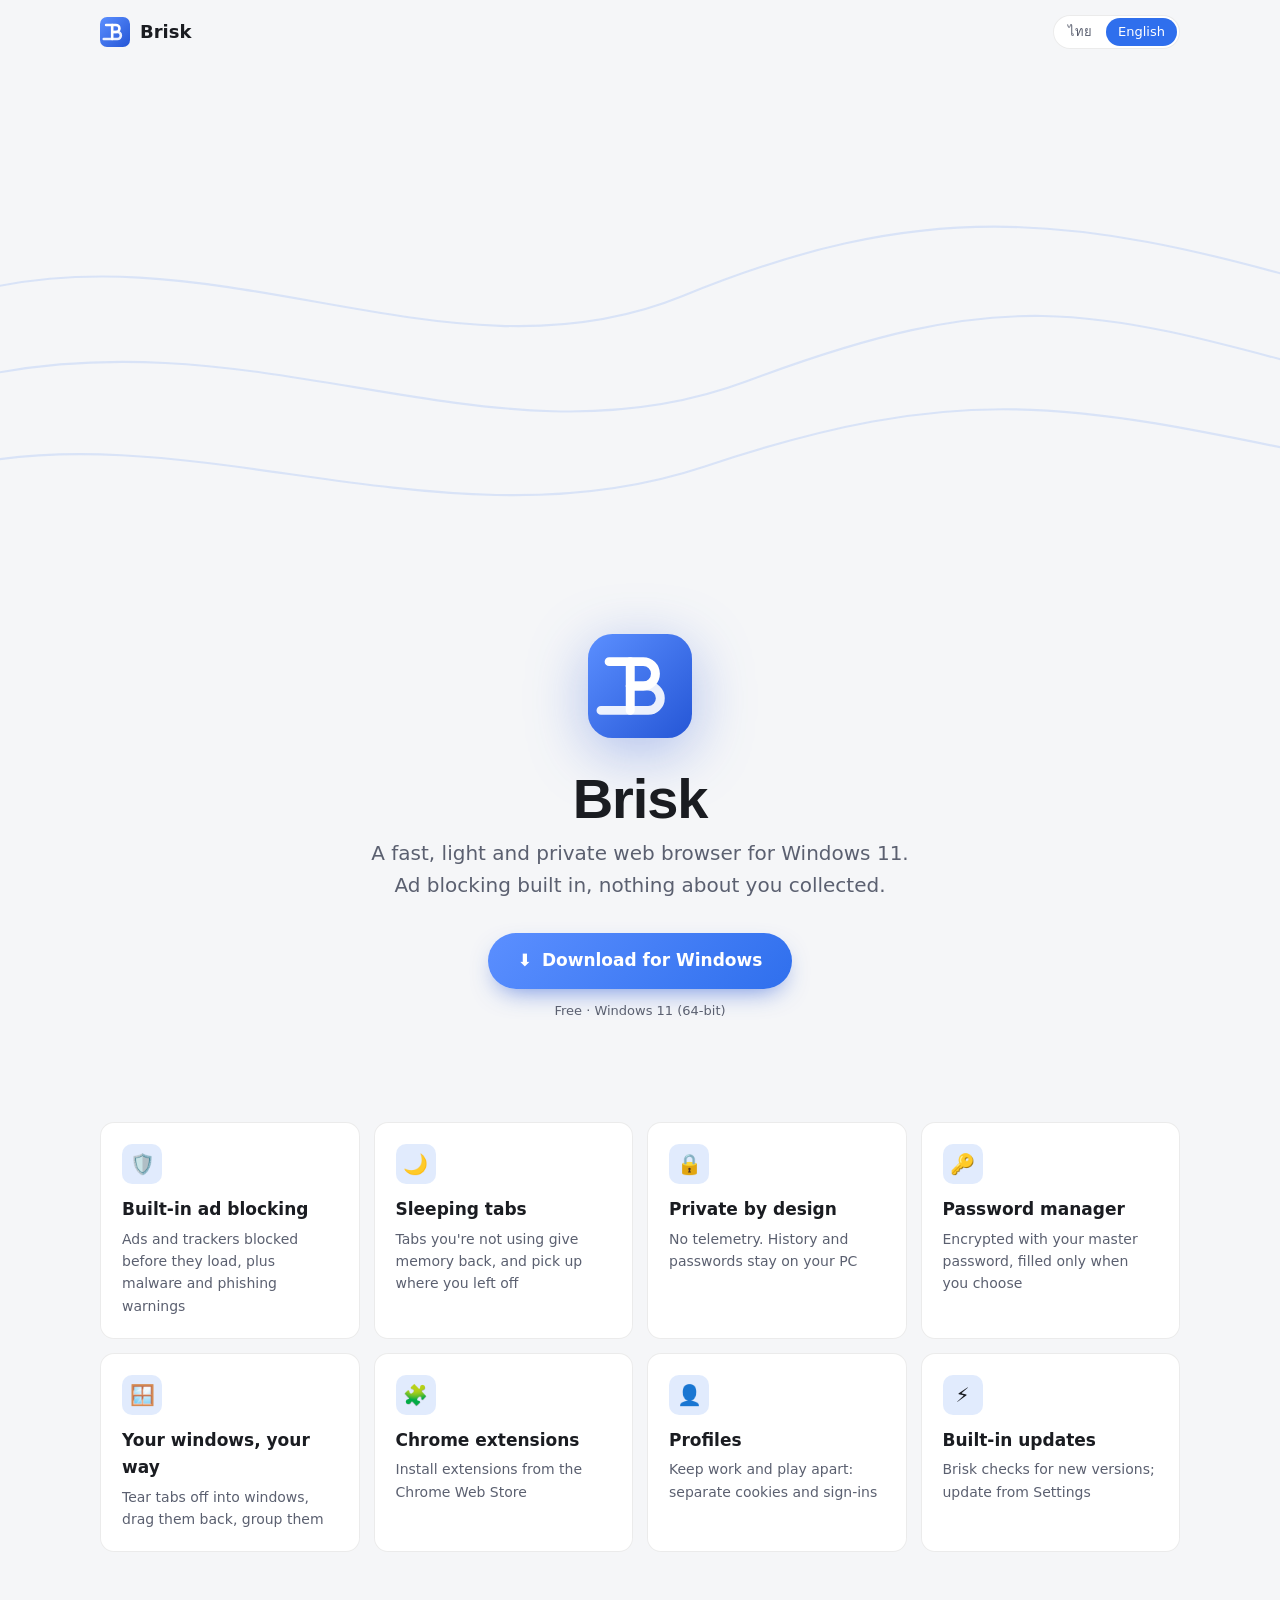
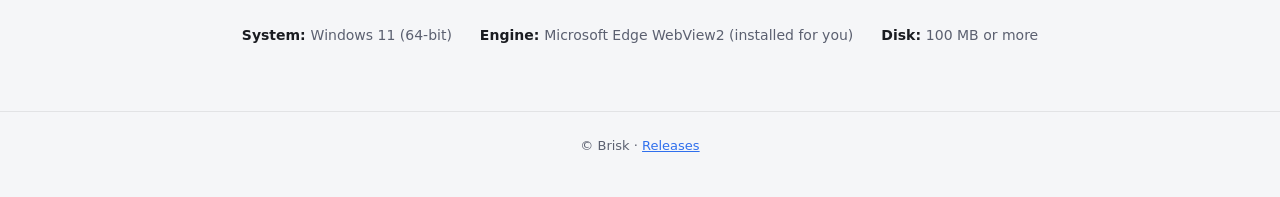
==== docs/index.html @ acddc6e5 "Brisk home: README and website starter README introduces Brisk (Thai + English) and points to Releas" ====
<!doctype html>
<html lang="th">
  <head>
    <meta charset="UTF-8" />
    <meta name="viewport" content="width=device-width, initial-scale=1" />
    <title>Brisk — เบราว์เซอร์ที่เร็ว เบา และเป็นส่วนตัว</title>
    <meta name="description" content="Brisk: a fast, light and private web browser for Windows 11. Built-in ad blocking, sleeping tabs, no telemetry." />
    <link rel="icon" href="logo.svg" type="image/svg+xml" />
    <meta property="og:title" content="Brisk" />
    <meta property="og:description" content="A fast, light and private web browser for Windows 11." />
    <style>
      /* Brisk's own tokens (app: src/styles.css), so the site looks like the app. */
      :root {
        --bg: #f5f6f8;
        --layer: #ffffff;
        --text: #1a1c21;
        --text-dim: #5b6070;
        --stroke: rgba(0, 0, 0, 0.08);
        --accent: #2f6fed;
        --accent-2: #5b8fff;
        --on-accent: #ffffff;
        --wind: rgba(47, 111, 237, 0.14);
        --ease: cubic-bezier(0.2, 0, 0, 1);
        color-scheme: light;
      }
      @media (prefers-color-scheme: dark) {
        :root {
          --bg: #15161a;
          --layer: #1f2126;
          --text: #eceef3;
          --text-dim: #9aa0ad;
          --stroke: rgba(255, 255, 255, 0.08);
          --accent: #7cb4ff;
          --on-accent: #0c1424;
          --wind: rgba(124, 180, 255, 0.12);
          color-scheme: dark;
        }
      }
      * {
        box-sizing: border-box;
      }
      body {
        margin: 0;
        background: var(--bg);
        color: var(--text);
        font: 16px/1.6 "Segoe UI Variable Text", "Segoe UI", "Leelawadee UI", "Noto Sans Thai", system-ui, sans-serif;
      }
      a {
        color: var(--accent);
      }
      .wrap {
        width: min(1080px, 100% - 32px);
        margin: 0 auto;
      }

      /* --- header --- */
      header {
        display: flex;
        align-items: center;
        justify-content: space-between;
        height: 64px;
      }
      .brand {
        display: flex;
        align-items: center;
        gap: 10px;
        color: inherit;
        font-weight: 600;
        font-size: 18px;
        text-decoration: none;
      }
      .brand img {
        width: 30px;
        height: 30px;
      }
      .lang {
        display: flex;
        gap: 2px;
        padding: 3px;
        border-radius: 999px;
        background: var(--layer);
        box-shadow: inset 0 0 0 1px var(--stroke);
      }
      .lang button {
        padding: 4px 12px;
        border: 0;
        border-radius: 999px;
        background: transparent;
        color: var(--text-dim);
        font: inherit;
        font-size: 13px;
        cursor: pointer;
      }
      .lang button[aria-pressed="true"] {
        background: var(--accent);
        color: var(--on-accent);
      }

      /* --- hero --- */
      .hero {
        position: relative;
        padding: 72px 0 88px;
        text-align: center;
        overflow: hidden;
      }
      .wind {
        position: absolute;
        inset: 0;
        width: 100%;
        height: 100%;
        pointer-events: none;
      }
      .wind path {
        fill: none;
        stroke: var(--wind);
        stroke-width: 2;
        stroke-linecap: round;
        stroke-dasharray: 1600;
        stroke-dashoffset: 1600;
        animation: sweep 2s var(--ease) forwards;
      }
      .wind path:nth-child(2) {
        animation-delay: 0.15s;
      }
      .wind path:nth-child(3) {
        animation-delay: 0.3s;
      }
      @keyframes sweep {
        to {
          stroke-dashoffset: 0;
        }
      }
      .hero > * {
        position: relative;
      }
      .hero .logo {
        width: 104px;
        height: 104px;
        filter: drop-shadow(0 14px 30px rgba(37, 86, 214, 0.35));
      }
      h1 {
        margin: 22px 0 8px;
        font: 700 clamp(36px, 6vw, 56px) / 1.1 "Segoe UI Variable Display", "Segoe UI", "Leelawadee UI", sans-serif;
        letter-spacing: -0.02em;
      }
      .tagline {
        max-width: 560px;
        margin: 0 auto;
        color: var(--text-dim);
        font-size: clamp(17px, 2.2vw, 20px);
      }
      .cta {
        display: inline-flex;
        align-items: center;
        gap: 10px;
        margin-top: 32px;
        padding: 14px 30px;
        border-radius: 999px;
        background: linear-gradient(135deg, var(--accent-2), var(--accent));
        box-shadow: 0 10px 26px -10px rgba(37, 86, 214, 0.7);
        color: var(--on-accent);
        font-weight: 600;
        font-size: 17px;
        text-decoration: none;
        transition: transform 0.15s var(--ease), filter 0.15s var(--ease);
      }
      .cta:hover {
        filter: brightness(1.06);
        transform: translateY(-1px);
      }
      .meta {
        margin-top: 12px;
        color: var(--text-dim);
        font-size: 13px;
      }

      /* --- features --- */
      .features {
        display: grid;
        grid-template-columns: repeat(auto-fit, minmax(240px, 1fr));
        gap: 14px;
        margin: 0 0 72px;
        padding: 0;
        list-style: none;
      }
      .features li {
        padding: 22px;
        border-radius: 14px;
        background: var(--layer);
        box-shadow: inset 0 0 0 1px var(--stroke);
      }
      .features .ico {
        display: grid;
        place-items: center;
        width: 40px;
        height: 40px;
        margin-bottom: 12px;
        border-radius: 10px;
        background: color-mix(in srgb, var(--accent) 14%, transparent);
        font-size: 20px;
      }
      .features h3 {
        margin: 0 0 4px;
        font-size: 17px;
      }
      .features p {
        margin: 0;
        color: var(--text-dim);
        font-size: 14px;
      }

      /* --- requirements + footer --- */
      .req {
        display: flex;
        flex-wrap: wrap;
        gap: 10px 28px;
        justify-content: center;
        margin-bottom: 64px;
        color: var(--text-dim);
        font-size: 14px;
      }
      .req b {
        color: var(--text);
      }
      footer {
        padding: 24px 0 40px;
        border-top: 1px solid var(--stroke);
        color: var(--text-dim);
        font-size: 13px;
        text-align: center;
      }
      @media (prefers-reduced-motion: reduce) {
        .wind path {
          animation: none;
          stroke-dashoffset: 0;
        }
        .cta {
          transition: none;
        }
      }
    </style>
  </head>
  <body>
    <div class="wrap">
      <header>
        <a class="brand" href="./"><img src="logo.svg" alt="" />Brisk</a>
        <div class="lang" role="group" aria-label="Language">
          <button type="button" data-set-lang="th">ไทย</button>
          <button type="button" data-set-lang="en">English</button>
        </div>
      </header>
    </div>

    <section class="hero">
      <svg class="wind" viewBox="0 0 1200 460" preserveAspectRatio="none" aria-hidden="true">
        <path d="M-40 150 C 200 80, 420 240, 640 150 S 1000 70, 1240 140" />
        <path d="M-40 230 C 240 160, 460 320, 700 230 S 1020 160, 1240 220" />
        <path d="M-40 310 C 180 260, 420 390, 660 310 S 1000 250, 1240 300" />
      </svg>
      <img class="logo" src="logo.svg" alt="Brisk" />
      <h1>Brisk</h1>
      <p class="tagline" data-i18n="tagline"></p>
      <a class="cta" href="https://github.com/koharuame/brisk-browser/releases/latest"><span aria-hidden="true">⬇</span><span data-i18n="download"></span></a>
      <p class="meta" data-i18n="meta"></p>
    </section>

    <main class="wrap">
      <ul class="features" id="features"></ul>
      <div class="req" id="req"></div>
    </main>

    <footer>
      <div class="wrap"><span data-i18n="footer"></span> · <a href="https://github.com/koharuame/brisk-browser/releases">Releases</a></div>
    </footer>

    <script>
      const STRINGS = {
        th: {
          title: "Brisk — เบราว์เซอร์ที่เร็ว เบา และเป็นส่วนตัว",
          tagline: "เบราว์เซอร์ที่เร็ว เบา และเป็นส่วนตัว สำหรับ Windows 11 บล็อกโฆษณาในตัว ไม่เก็บข้อมูลคุณ",
          download: "ดาวน์โหลดสำหรับ Windows",
          meta: "ฟรี · Windows 11 (64 บิต)",
          features: [
            ["🛡️", "บล็อกโฆษณาในตัว", "บล็อกโฆษณาและตัวติดตามก่อนโหลด และเตือนเว็บมัลแวร์หรือฟิชชิงก่อนเข้า"],
            ["🌙", "พักแท็บอัตโนมัติ", "แท็บที่ไม่ได้ใช้คืนหน่วยความจำให้เครื่อง กลับมากดเมื่อไรก็อยู่ที่เดิม"],
            ["🔒", "เป็นส่วนตัวตั้งแต่ต้น", "ไม่มี telemetry ประวัติและรหัสผ่านอยู่ในเครื่องคุณเท่านั้น"],
            ["🔑", "ตัวจัดการรหัสผ่าน", "เข้ารหัสด้วยรหัสผ่านหลักของคุณ เติมให้เมื่อคุณเลือกเท่านั้น"],
            ["🪟", "จัดหน้าต่างได้ตามใจ", "ดึงแท็บออกเป็นหน้าต่างใหม่ ลากกลับ และจัดกลุ่มแท็บ"],
            ["🧩", "ส่วนขยาย Chrome", "ติดตั้งส่วนขยายจาก Chrome Web Store ได้"],
            ["👤", "หลายโปรไฟล์", "แยกงาน แยกเล่น คุกกี้และการล็อกอินไม่ปนกัน"],
            ["⚡", "อัปเดตในตัว", "ตรวจหาเวอร์ชันใหม่ให้เอง กดอัปเดตจากหน้าตั้งค่าได้เลย"],
          ],
          req: [["ระบบ", "Windows 11 (64 บิต)"], ["เอนจิน", "Microsoft Edge WebView2 (ลงให้อัตโนมัติ)"], ["พื้นที่", "100 MB ขึ้นไป"]],
          footer: "© Brisk",
        },
        en: {
          title: "Brisk — a fast, light and private browser",
          tagline: "A fast, light and private web browser for Windows 11. Ad blocking built in, nothing about you collected.",
          download: "Download for Windows",
          meta: "Free · Windows 11 (64-bit)",
          features: [
            ["🛡️", "Built-in ad blocking", "Ads and trackers blocked before they load, plus malware and phishing warnings"],
            ["🌙", "Sleeping tabs", "Tabs you're not using give memory back, and pick up where you left off"],
            ["🔒", "Private by design", "No telemetry. History and passwords stay on your PC"],
            ["🔑", "Password manager", "Encrypted with your master password, filled only when you choose"],
            ["🪟", "Your windows, your way", "Tear tabs off into windows, drag them back, group them"],
            ["🧩", "Chrome extensions", "Install extensions from the Chrome Web Store"],
            ["👤", "Profiles", "Keep work and play apart: separate cookies and sign-ins"],
            ["⚡", "Built-in updates", "Brisk checks for new versions; update from Settings"],
          ],
          req: [["System", "Windows 11 (64-bit)"], ["Engine", "Microsoft Edge WebView2 (installed for you)"], ["Disk", "100 MB or more"]],
          footer: "© Brisk",
        },
      };

      function setLang(lang) {
        const s = STRINGS[lang];
        document.documentElement.lang = lang;
        document.title = s.title;
        document.querySelectorAll("[data-i18n]").forEach((el) => (el.textContent = s[el.dataset.i18n]));
        document.querySelectorAll("[data-set-lang]").forEach((b) => b.setAttribute("aria-pressed", String(b.dataset.setLang === lang)));
        document.getElementById("features").replaceChildren(
          ...s.features.map(([ico, title, text]) => {
            const li = document.createElement("li");
            li.innerHTML = '<div class="ico" aria-hidden="true"></div><h3></h3><p></p>';
            li.querySelector(".ico").textContent = ico;
            li.querySelector("h3").textContent = title;
            li.querySelector("p").textContent = text;
            return li;
          }),
        );
        document.getElementById("req").replaceChildren(
          ...s.req.map(([k, v]) => {
            const span = document.createElement("span");
            const b = document.createElement("b");
            b.textContent = `${k}: `;
            span.append(b, v);
            return span;
          }),
        );
        try {
          localStorage.setItem("lang", lang);
        } catch {}
      }

      document.querySelectorAll("[data-set-lang]").forEach((b) => b.addEventListener("click", () => setLang(b.dataset.setLang)));
      let saved = null;
      try {
        saved = localStorage.getItem("lang");
      } catch {}
      setLang(saved || (navigator.language.toLowerCase().startsWith("th") ? "th" : "en"));
    </script>
  </body>
</html>
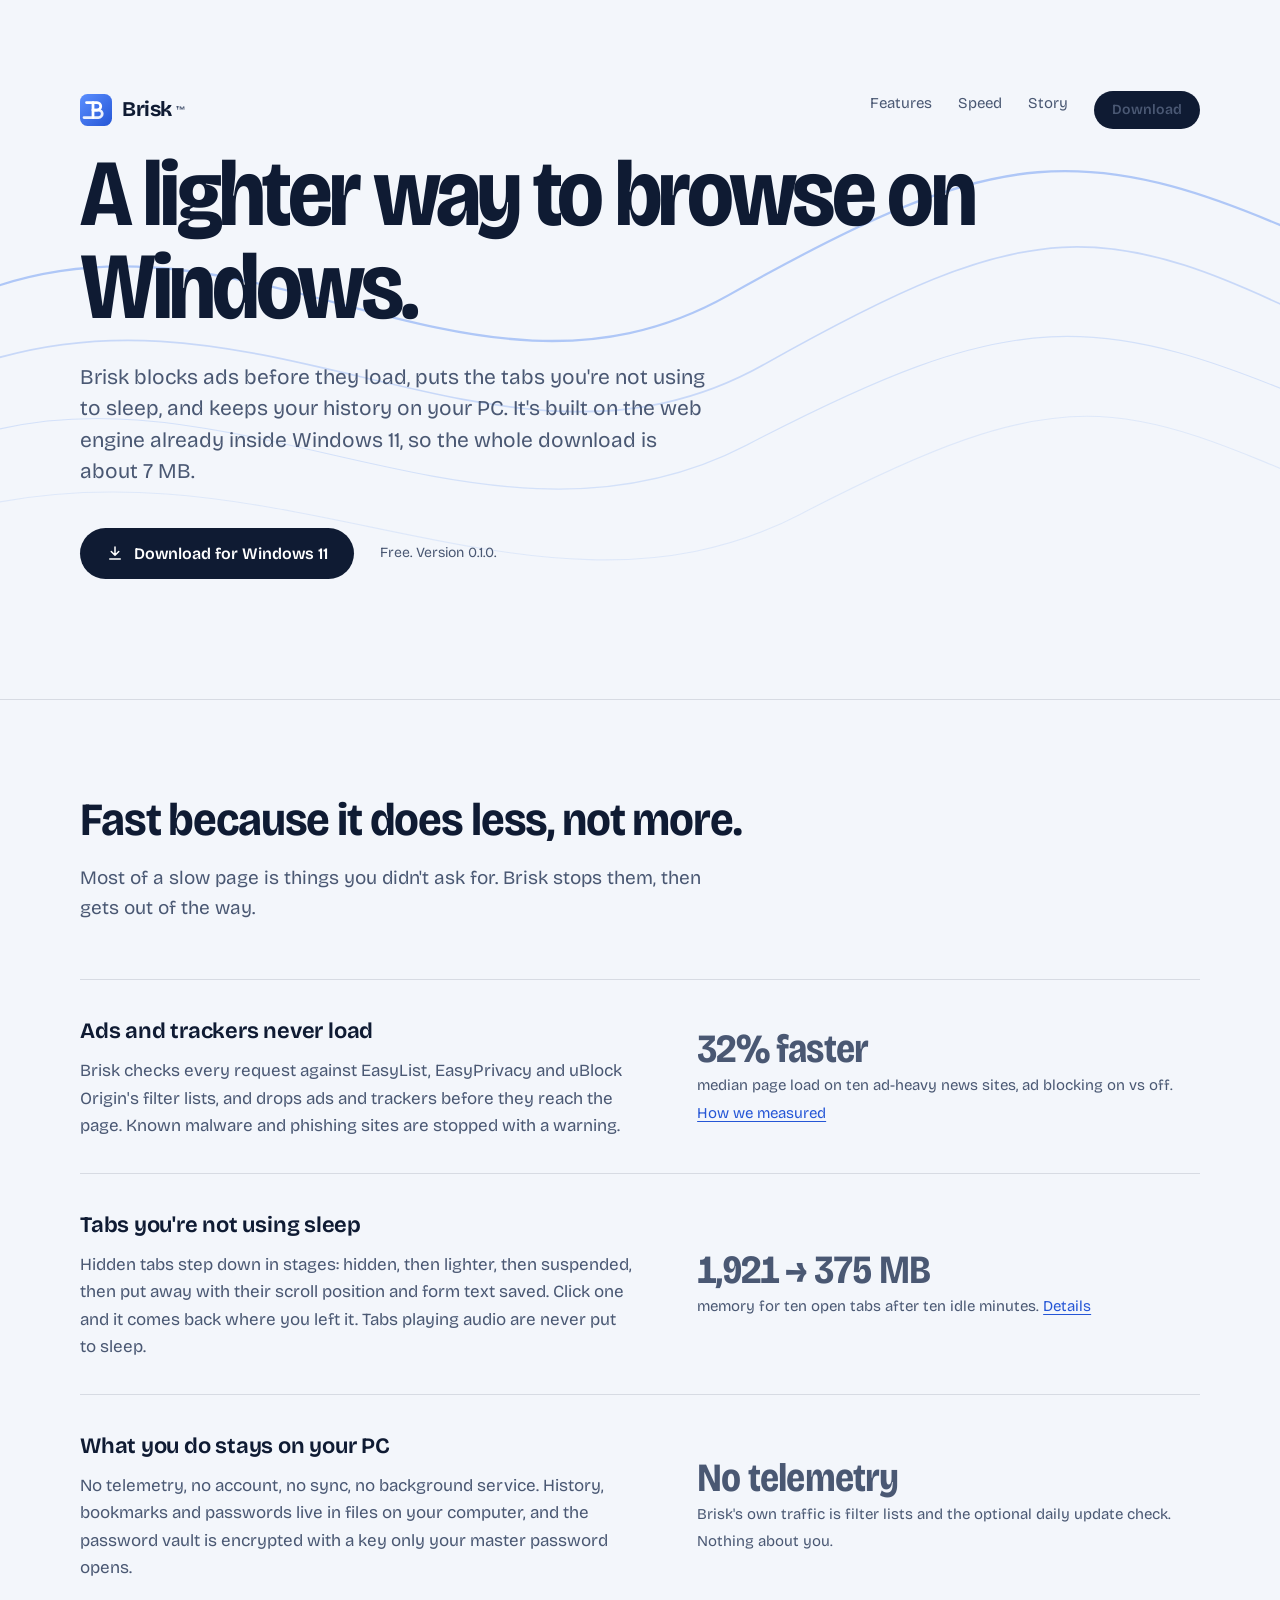
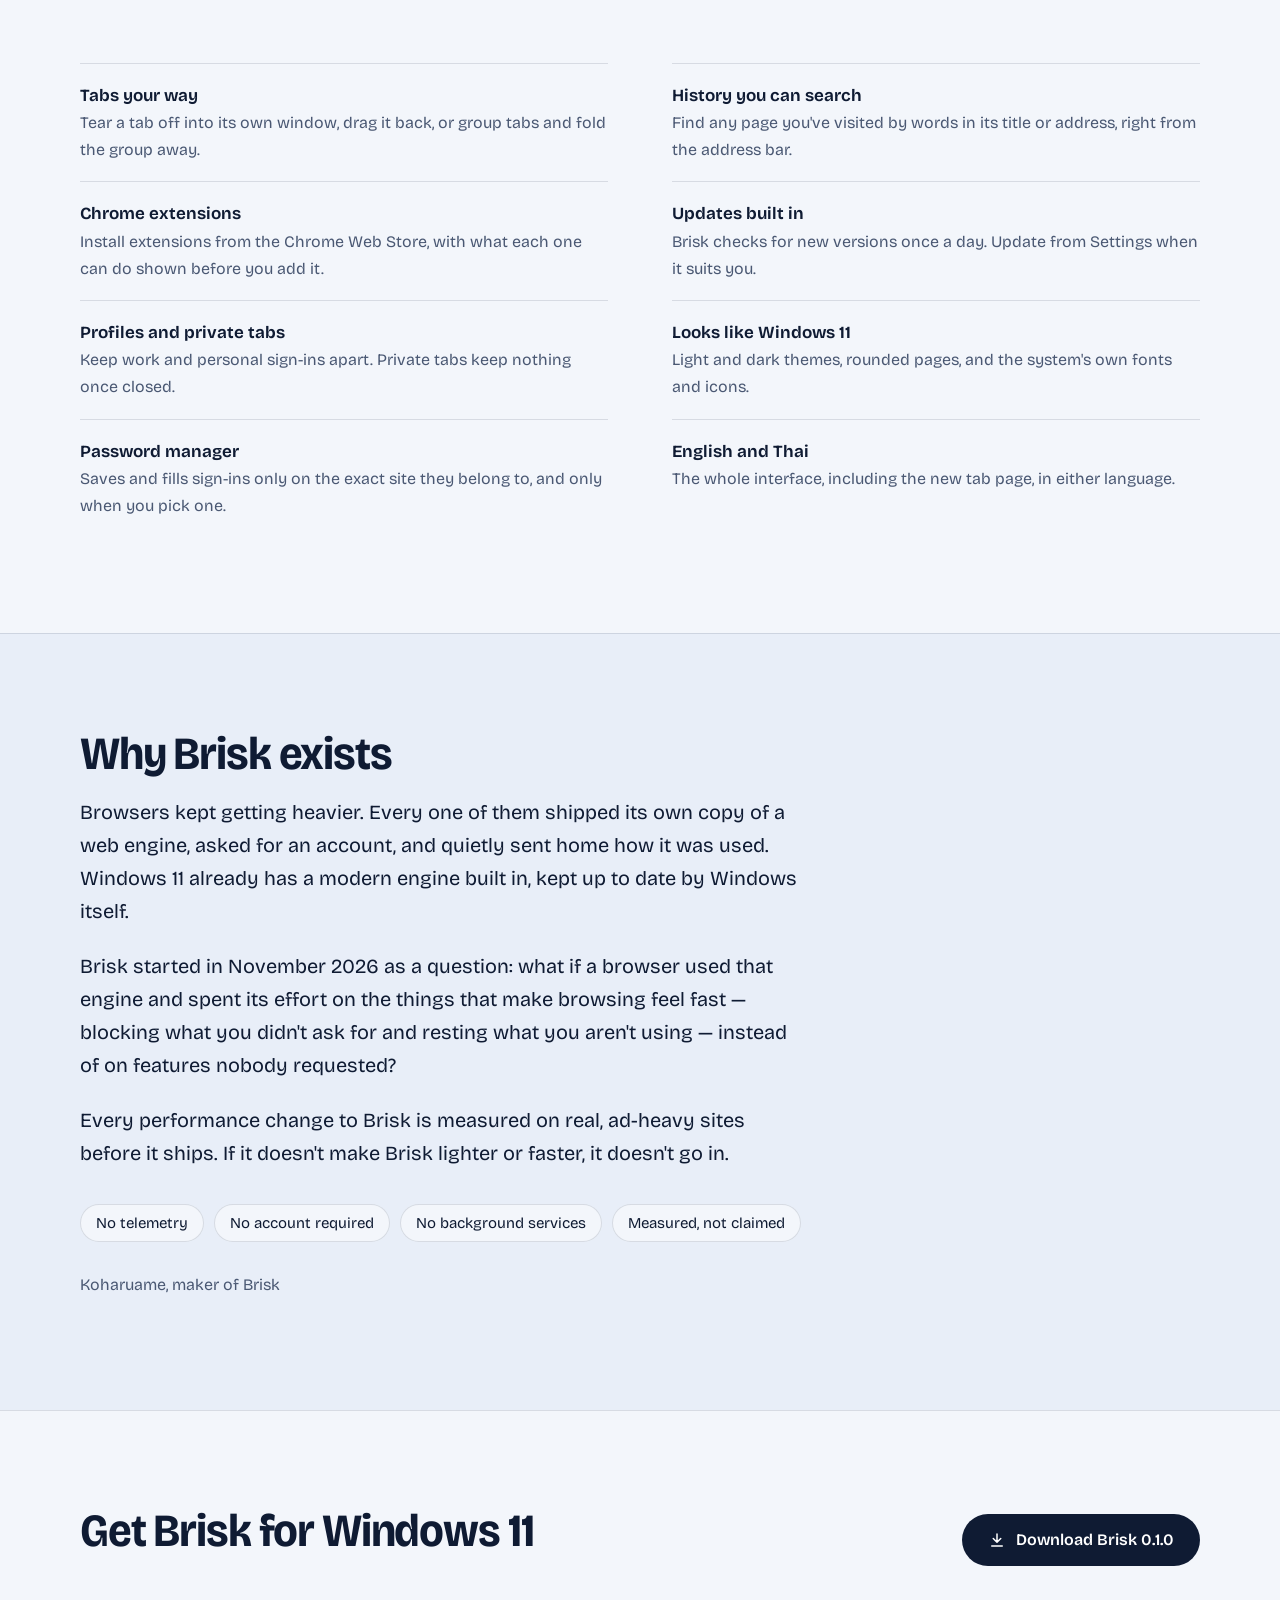
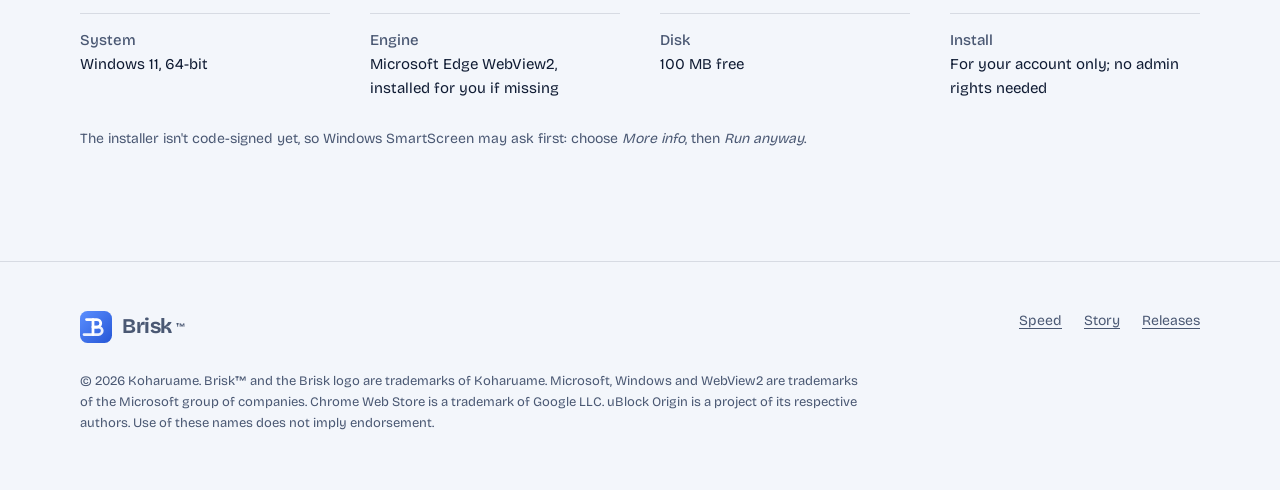
==== commit 79f0d3bf: "Website: English, brand identity, speed page - Home page rebuilt around the wind mark: what Brisk do" ====
--- a/docs/index.html
+++ b/docs/index.html
@@ -1,354 +1,148 @@
 <!doctype html>
-<html lang="th">
+<html lang="en">
   <head>
     <meta charset="UTF-8" />
     <meta name="viewport" content="width=device-width, initial-scale=1" />
-    <title>Brisk — เบราว์เซอร์ที่เร็ว เบา และเป็นส่วนตัว</title>
-    <meta name="description" content="Brisk: a fast, light and private web browser for Windows 11. Built-in ad blocking, sleeping tabs, no telemetry." />
+    <title>Brisk — a lighter way to browse on Windows</title>
+    <meta name="description" content="Brisk is a light, private web browser for Windows 11. It blocks ads before they load, puts unused tabs to sleep, and keeps your history on your PC." />
+    <meta property="og:title" content="Brisk — a lighter way to browse on Windows" />
+    <meta property="og:description" content="Blocks ads before they load, puts unused tabs to sleep, keeps your history on your PC." />
+    <meta property="og:type" content="website" />
     <link rel="icon" href="logo.svg" type="image/svg+xml" />
-    <meta property="og:title" content="Brisk" />
-    <meta property="og:description" content="A fast, light and private web browser for Windows 11." />
-    <style>
-      /* Brisk's own tokens (app: src/styles.css), so the site looks like the app. */
-      :root {
-        --bg: #f5f6f8;
-        --layer: #ffffff;
-        --text: #1a1c21;
-        --text-dim: #5b6070;
-        --stroke: rgba(0, 0, 0, 0.08);
-        --accent: #2f6fed;
-        --accent-2: #5b8fff;
-        --on-accent: #ffffff;
-        --wind: rgba(47, 111, 237, 0.14);
-        --ease: cubic-bezier(0.2, 0, 0, 1);
-        color-scheme: light;
-      }
-      @media (prefers-color-scheme: dark) {
-        :root {
-          --bg: #15161a;
-          --layer: #1f2126;
-          --text: #eceef3;
-          --text-dim: #9aa0ad;
-          --stroke: rgba(255, 255, 255, 0.08);
-          --accent: #7cb4ff;
-          --on-accent: #0c1424;
-          --wind: rgba(124, 180, 255, 0.12);
-          color-scheme: dark;
-        }
-      }
-      * {
-        box-sizing: border-box;
-      }
-      body {
-        margin: 0;
-        background: var(--bg);
-        color: var(--text);
-        font: 16px/1.6 "Segoe UI Variable Text", "Segoe UI", "Leelawadee UI", "Noto Sans Thai", system-ui, sans-serif;
-      }
-      a {
-        color: var(--accent);
-      }
-      .wrap {
-        width: min(1080px, 100% - 32px);
-        margin: 0 auto;
-      }
-
-      /* --- header --- */
-      header {
-        display: flex;
-        align-items: center;
-        justify-content: space-between;
-        height: 64px;
-      }
-      .brand {
-        display: flex;
-        align-items: center;
-        gap: 10px;
-        color: inherit;
-        font-weight: 600;
-        font-size: 18px;
-        text-decoration: none;
-      }
-      .brand img {
-        width: 30px;
-        height: 30px;
-      }
-      .lang {
-        display: flex;
-        gap: 2px;
-        padding: 3px;
-        border-radius: 999px;
-        background: var(--layer);
-        box-shadow: inset 0 0 0 1px var(--stroke);
-      }
-      .lang button {
-        padding: 4px 12px;
-        border: 0;
-        border-radius: 999px;
-        background: transparent;
-        color: var(--text-dim);
-        font: inherit;
-        font-size: 13px;
-        cursor: pointer;
-      }
-      .lang button[aria-pressed="true"] {
-        background: var(--accent);
-        color: var(--on-accent);
-      }
-
-      /* --- hero --- */
-      .hero {
-        position: relative;
-        padding: 72px 0 88px;
-        text-align: center;
-        overflow: hidden;
-      }
-      .wind {
-        position: absolute;
-        inset: 0;
-        width: 100%;
-        height: 100%;
-        pointer-events: none;
-      }
-      .wind path {
-        fill: none;
-        stroke: var(--wind);
-        stroke-width: 2;
-        stroke-linecap: round;
-        stroke-dasharray: 1600;
-        stroke-dashoffset: 1600;
-        animation: sweep 2s var(--ease) forwards;
-      }
-      .wind path:nth-child(2) {
-        animation-delay: 0.15s;
-      }
-      .wind path:nth-child(3) {
-        animation-delay: 0.3s;
-      }
-      @keyframes sweep {
-        to {
-          stroke-dashoffset: 0;
-        }
-      }
-      .hero > * {
-        position: relative;
-      }
-      .hero .logo {
-        width: 104px;
-        height: 104px;
-        filter: drop-shadow(0 14px 30px rgba(37, 86, 214, 0.35));
-      }
-      h1 {
-        margin: 22px 0 8px;
-        font: 700 clamp(36px, 6vw, 56px) / 1.1 "Segoe UI Variable Display", "Segoe UI", "Leelawadee UI", sans-serif;
-        letter-spacing: -0.02em;
-      }
-      .tagline {
-        max-width: 560px;
-        margin: 0 auto;
-        color: var(--text-dim);
-        font-size: clamp(17px, 2.2vw, 20px);
-      }
-      .cta {
-        display: inline-flex;
-        align-items: center;
-        gap: 10px;
-        margin-top: 32px;
-        padding: 14px 30px;
-        border-radius: 999px;
-        background: linear-gradient(135deg, var(--accent-2), var(--accent));
-        box-shadow: 0 10px 26px -10px rgba(37, 86, 214, 0.7);
-        color: var(--on-accent);
-        font-weight: 600;
-        font-size: 17px;
-        text-decoration: none;
-        transition: transform 0.15s var(--ease), filter 0.15s var(--ease);
-      }
-      .cta:hover {
-        filter: brightness(1.06);
-        transform: translateY(-1px);
-      }
-      .meta {
-        margin-top: 12px;
-        color: var(--text-dim);
-        font-size: 13px;
-      }
-
-      /* --- features --- */
-      .features {
-        display: grid;
-        grid-template-columns: repeat(auto-fit, minmax(240px, 1fr));
-        gap: 14px;
-        margin: 0 0 72px;
-        padding: 0;
-        list-style: none;
-      }
-      .features li {
-        padding: 22px;
-        border-radius: 14px;
-        background: var(--layer);
-        box-shadow: inset 0 0 0 1px var(--stroke);
-      }
-      .features .ico {
-        display: grid;
-        place-items: center;
-        width: 40px;
-        height: 40px;
-        margin-bottom: 12px;
-        border-radius: 10px;
-        background: color-mix(in srgb, var(--accent) 14%, transparent);
-        font-size: 20px;
-      }
-      .features h3 {
-        margin: 0 0 4px;
-        font-size: 17px;
-      }
-      .features p {
-        margin: 0;
-        color: var(--text-dim);
-        font-size: 14px;
-      }
-
-      /* --- requirements + footer --- */
-      .req {
-        display: flex;
-        flex-wrap: wrap;
-        gap: 10px 28px;
-        justify-content: center;
-        margin-bottom: 64px;
-        color: var(--text-dim);
-        font-size: 14px;
-      }
-      .req b {
-        color: var(--text);
-      }
-      footer {
-        padding: 24px 0 40px;
-        border-top: 1px solid var(--stroke);
-        color: var(--text-dim);
-        font-size: 13px;
-        text-align: center;
-      }
-      @media (prefers-reduced-motion: reduce) {
-        .wind path {
-          animation: none;
-          stroke-dashoffset: 0;
-        }
-        .cta {
-          transition: none;
-        }
-      }
-    </style>
+    <link rel="preconnect" href="https://fonts.googleapis.com" />
+    <link rel="preconnect" href="https://fonts.gstatic.com" crossorigin />
+    <link href="https://fonts.googleapis.com/css2?family=Bricolage+Grotesque:opsz,wdth,wght@12..96,75..100,400..800&display=swap" rel="stylesheet" />
+    <link rel="stylesheet" href="style.css" />
   </head>
   <body>
-    <div class="wrap">
-      <header>
-        <a class="brand" href="./"><img src="logo.svg" alt="" />Brisk</a>
-        <div class="lang" role="group" aria-label="Language">
-          <button type="button" data-set-lang="th">ไทย</button>
-          <button type="button" data-set-lang="en">English</button>
-        </div>
-      </header>
-    </div>
+    <a class="skip" href="#main">Skip to content</a>
 
     <section class="hero">
-      <svg class="wind" viewBox="0 0 1200 460" preserveAspectRatio="none" aria-hidden="true">
-        <path d="M-40 150 C 200 80, 420 240, 640 150 S 1000 70, 1240 140" />
-        <path d="M-40 230 C 240 160, 460 320, 700 230 S 1020 160, 1240 220" />
-        <path d="M-40 310 C 180 260, 420 390, 660 310 S 1000 250, 1240 300" />
+      <svg class="streams" viewBox="0 0 1440 640" preserveAspectRatio="none" aria-hidden="true">
+        <path d="M-60 300 C 260 180, 520 420, 820 290 S 1220 150, 1500 250" />
+        <path d="M-60 360 C 280 250, 560 480, 860 350 S 1240 220, 1500 320" />
+        <path d="M-60 420 C 240 330, 540 540, 840 420 S 1230 300, 1500 390" />
+        <path d="M-60 480 C 300 400, 600 600, 900 480 S 1260 380, 1500 460" />
       </svg>
-      <img class="logo" src="logo.svg" alt="Brisk" />
-      <h1>Brisk</h1>
-      <p class="tagline" data-i18n="tagline"></p>
-      <a class="cta" href="https://github.com/koharuame/brisk-browser/releases/latest"><span aria-hidden="true">⬇</span><span data-i18n="download"></span></a>
-      <p class="meta" data-i18n="meta"></p>
+      <div class="wrap">
+        <header class="site-head">
+          <a class="mark" href="./" aria-label="Brisk home"><img src="logo.svg" alt="" />Brisk<sup>™</sup></a>
+          <nav class="site-nav" aria-label="Site">
+            <a href="#what">Features</a>
+            <a href="speed.html">Speed</a>
+            <a href="#story">Story</a>
+            <a class="button small" href="https://github.com/koharuame/brisk-browser/releases/latest">Download</a>
+          </nav>
+        </header>
+
+        <main id="main">
+          <h1>A lighter way to browse on Windows.</h1>
+          <p class="lede">
+            Brisk blocks ads before they load, puts the tabs you're not using to sleep, and keeps your history on your PC. It's built on the web engine already inside Windows 11, so the whole download is about 7&nbsp;MB.
+          </p>
+          <div class="actions">
+            <a class="button" href="https://github.com/koharuame/brisk-browser/releases/latest">
+              <svg viewBox="0 0 24 24" fill="none" stroke="currentColor" stroke-width="2" stroke-linecap="round" stroke-linejoin="round" aria-hidden="true"><path d="M12 4v11M7 10l5 5 5-5M5 20h14" /></svg>
+              Download for Windows 11
+            </a>
+            <span class="fine">Free. Version 0.1.0.</span>
+          </div>
+        </main>
+      </div>
     </section>
 
-    <main class="wrap">
-      <ul class="features" id="features"></ul>
-      <div class="req" id="req"></div>
-    </main>
+    <section class="block" id="what" aria-labelledby="what-title">
+      <div class="wrap">
+        <h2 id="what-title">Fast because it does less, not more.</h2>
+        <p class="intro">Most of a slow page is things you didn't ask for. Brisk stops them, then gets out of the way.</p>
+        <ul class="pillars">
+          <li>
+            <div>
+              <h3>Ads and trackers never load</h3>
+              <p>Brisk checks every request against EasyList, EasyPrivacy and uBlock Origin's filter lists, and drops ads and trackers before they reach the page. Known malware and phishing sites are stopped with a warning.</p>
+            </div>
+            <p class="evidence"><b>32% faster</b><span>median page load on ten ad-heavy news sites, ad blocking on vs off. <a href="speed.html">How we measured</a></span></p>
+          </li>
+          <li>
+            <div>
+              <h3>Tabs you're not using sleep</h3>
+              <p>Hidden tabs step down in stages: hidden, then lighter, then suspended, then put away with their scroll position and form text saved. Click one and it comes back where you left it. Tabs playing audio are never put to sleep.</p>
+            </div>
+            <p class="evidence"><b>1,921 → 375 MB</b><span>memory for ten open tabs after ten idle minutes. <a href="speed.html#sleep">Details</a></span></p>
+          </li>
+          <li>
+            <div>
+              <h3>What you do stays on your PC</h3>
+              <p>No telemetry, no account, no sync, no background service. History, bookmarks and passwords live in files on your computer, and the password vault is encrypted with a key only your master password opens.</p>
+            </div>
+            <p class="evidence"><b>No telemetry</b><span>Brisk's own traffic is filter lists and the optional daily update check. Nothing about you.</span></p>
+          </li>
+        </ul>
 
-    <footer>
-      <div class="wrap"><span data-i18n="footer"></span> · <a href="https://github.com/koharuame/brisk-browser/releases">Releases</a></div>
+        <ul class="also" aria-label="More features">
+          <li><b>Tabs your way</b><span>Tear a tab off into its own window, drag it back, or group tabs and fold the group away.</span></li>
+          <li><b>Chrome extensions</b><span>Install extensions from the Chrome Web Store, with what each one can do shown before you add it.</span></li>
+          <li><b>Profiles and private tabs</b><span>Keep work and personal sign-ins apart. Private tabs keep nothing once closed.</span></li>
+          <li><b>Password manager</b><span>Saves and fills sign-ins only on the exact site they belong to, and only when you pick one.</span></li>
+          <li><b>History you can search</b><span>Find any page you've visited by words in its title or address, right from the address bar.</span></li>
+          <li><b>Updates built in</b><span>Brisk checks for new versions once a day. Update from Settings when it suits you.</span></li>
+          <li><b>Looks like Windows 11</b><span>Light and dark themes, rounded pages, and the system's own fonts and icons.</span></li>
+          <li><b>English and Thai</b><span>The whole interface, including the new tab page, in either language.</span></li>
+        </ul>
+      </div>
+    </section>
+
+    <section class="block story" id="story" aria-labelledby="story-title">
+      <div class="wrap">
+        <h2 id="story-title">Why Brisk exists</h2>
+        <div class="letter">
+          <p>Browsers kept getting heavier. Every one of them shipped its own copy of a web engine, asked for an account, and quietly sent home how it was used. Windows 11 already has a modern engine built in, kept up to date by Windows itself.</p>
+          <p>Brisk started in November 2026 as a question: what if a browser used that engine and spent its effort on the things that make browsing feel fast — blocking what you didn't ask for and resting what you aren't using — instead of on features nobody requested?</p>
+          <p>Every performance change to Brisk is measured on real, ad-heavy sites before it ships. If it doesn't make Brisk lighter or faster, it doesn't go in.</p>
+        </div>
+        <ul class="principles" aria-label="Principles">
+          <li>No telemetry</li>
+          <li>No account required</li>
+          <li>No background services</li>
+          <li>Measured, not claimed</li>
+        </ul>
+        <p class="signature">Koharuame, maker of Brisk</p>
+      </div>
+    </section>
+
+    <section class="block get" id="download" aria-labelledby="get-title">
+      <div class="wrap">
+        <div class="row">
+          <h2 id="get-title">Get Brisk for Windows 11</h2>
+          <a class="button" href="https://github.com/koharuame/brisk-browser/releases/latest">
+            <svg viewBox="0 0 24 24" fill="none" stroke="currentColor" stroke-width="2" stroke-linecap="round" stroke-linejoin="round" aria-hidden="true"><path d="M12 4v11M7 10l5 5 5-5M5 20h14" /></svg>
+            Download Brisk 0.1.0
+          </a>
+        </div>
+        <ul class="reqs">
+          <li><b>System</b>Windows 11, 64-bit</li>
+          <li><b>Engine</b>Microsoft Edge WebView2, installed for you if missing</li>
+          <li><b>Disk</b>100 MB free</li>
+          <li><b>Install</b>For your account only; no admin rights needed</li>
+        </ul>
+        <p class="fine">The installer isn't code-signed yet, so Windows SmartScreen may ask first: choose <i>More info</i>, then <i>Run anyway</i>.</p>
+      </div>
+    </section>
+
+    <footer class="site-foot">
+      <div class="wrap">
+        <div class="cols">
+          <a class="mark" href="./"><img src="logo.svg" alt="" />Brisk<sup>™</sup></a>
+          <nav aria-label="Footer">
+            <a href="speed.html">Speed</a>
+            <a href="#story">Story</a>
+            <a href="https://github.com/koharuame/brisk-browser/releases">Releases</a>
+          </nav>
+        </div>
+        <p class="legal">
+          © 2026 Koharuame. Brisk™ and the Brisk logo are trademarks of Koharuame. Microsoft, Windows and WebView2 are trademarks of the Microsoft group of companies. Chrome Web Store is a trademark of Google LLC. uBlock Origin is a project of its respective authors. Use of these names does not imply endorsement.
+        </p>
+      </div>
     </footer>
-
-    <script>
-      const STRINGS = {
-        th: {
-          title: "Brisk — เบราว์เซอร์ที่เร็ว เบา และเป็นส่วนตัว",
-          tagline: "เบราว์เซอร์ที่เร็ว เบา และเป็นส่วนตัว สำหรับ Windows 11 บล็อกโฆษณาในตัว ไม่เก็บข้อมูลคุณ",
-          download: "ดาวน์โหลดสำหรับ Windows",
-          meta: "ฟรี · Windows 11 (64 บิต)",
-          features: [
-            ["🛡️", "บล็อกโฆษณาในตัว", "บล็อกโฆษณาและตัวติดตามก่อนโหลด และเตือนเว็บมัลแวร์หรือฟิชชิงก่อนเข้า"],
-            ["🌙", "พักแท็บอัตโนมัติ", "แท็บที่ไม่ได้ใช้คืนหน่วยความจำให้เครื่อง กลับมากดเมื่อไรก็อยู่ที่เดิม"],
-            ["🔒", "เป็นส่วนตัวตั้งแต่ต้น", "ไม่มี telemetry ประวัติและรหัสผ่านอยู่ในเครื่องคุณเท่านั้น"],
-            ["🔑", "ตัวจัดการรหัสผ่าน", "เข้ารหัสด้วยรหัสผ่านหลักของคุณ เติมให้เมื่อคุณเลือกเท่านั้น"],
-            ["🪟", "จัดหน้าต่างได้ตามใจ", "ดึงแท็บออกเป็นหน้าต่างใหม่ ลากกลับ และจัดกลุ่มแท็บ"],
-            ["🧩", "ส่วนขยาย Chrome", "ติดตั้งส่วนขยายจาก Chrome Web Store ได้"],
-            ["👤", "หลายโปรไฟล์", "แยกงาน แยกเล่น คุกกี้และการล็อกอินไม่ปนกัน"],
-            ["⚡", "อัปเดตในตัว", "ตรวจหาเวอร์ชันใหม่ให้เอง กดอัปเดตจากหน้าตั้งค่าได้เลย"],
-          ],
-          req: [["ระบบ", "Windows 11 (64 บิต)"], ["เอนจิน", "Microsoft Edge WebView2 (ลงให้อัตโนมัติ)"], ["พื้นที่", "100 MB ขึ้นไป"]],
-          footer: "© Brisk",
-        },
-        en: {
-          title: "Brisk — a fast, light and private browser",
-          tagline: "A fast, light and private web browser for Windows 11. Ad blocking built in, nothing about you collected.",
-          download: "Download for Windows",
-          meta: "Free · Windows 11 (64-bit)",
-          features: [
-            ["🛡️", "Built-in ad blocking", "Ads and trackers blocked before they load, plus malware and phishing warnings"],
-            ["🌙", "Sleeping tabs", "Tabs you're not using give memory back, and pick up where you left off"],
-            ["🔒", "Private by design", "No telemetry. History and passwords stay on your PC"],
-            ["🔑", "Password manager", "Encrypted with your master password, filled only when you choose"],
-            ["🪟", "Your windows, your way", "Tear tabs off into windows, drag them back, group them"],
-            ["🧩", "Chrome extensions", "Install extensions from the Chrome Web Store"],
-            ["👤", "Profiles", "Keep work and play apart: separate cookies and sign-ins"],
-            ["⚡", "Built-in updates", "Brisk checks for new versions; update from Settings"],
-          ],
-          req: [["System", "Windows 11 (64-bit)"], ["Engine", "Microsoft Edge WebView2 (installed for you)"], ["Disk", "100 MB or more"]],
-          footer: "© Brisk",
-        },
-      };
-
-      function setLang(lang) {
-        const s = STRINGS[lang];
-        document.documentElement.lang = lang;
-        document.title = s.title;
-        document.querySelectorAll("[data-i18n]").forEach((el) => (el.textContent = s[el.dataset.i18n]));
-        document.querySelectorAll("[data-set-lang]").forEach((b) => b.setAttribute("aria-pressed", String(b.dataset.setLang === lang)));
-        document.getElementById("features").replaceChildren(
-          ...s.features.map(([ico, title, text]) => {
-            const li = document.createElement("li");
-            li.innerHTML = '<div class="ico" aria-hidden="true"></div><h3></h3><p></p>';
-            li.querySelector(".ico").textContent = ico;
-            li.querySelector("h3").textContent = title;
-            li.querySelector("p").textContent = text;
-            return li;
-          }),
-        );
-        document.getElementById("req").replaceChildren(
-          ...s.req.map(([k, v]) => {
-            const span = document.createElement("span");
-            const b = document.createElement("b");
-            b.textContent = `${k}: `;
-            span.append(b, v);
-            return span;
-          }),
-        );
-        try {
-          localStorage.setItem("lang", lang);
-        } catch {}
-      }
-
-      document.querySelectorAll("[data-set-lang]").forEach((b) => b.addEventListener("click", () => setLang(b.dataset.setLang)));
-      let saved = null;
-      try {
-        saved = localStorage.getItem("lang");
-      } catch {}
-      setLang(saved || (navigator.language.toLowerCase().startsWith("th") ? "th" : "en"));
-    </script>
   </body>
 </html>
--- a/docs/style.css
+++ b/docs/style.css
@@ -0,0 +1,609 @@
+/* Brisk website. Identity: wind (the "Gust B" mark), cool air, the app's blue.
+   One family (Bricolage Grotesque) carries everything; numbers use tabular figures. */
+
+:root {
+  --paper: #f3f6fb; /* cool air */
+  --paper-2: #e8eef8;
+  --ink: #0f1b33; /* deep navy, the text */
+  --ink-2: #4a5873;
+  --gust: #2f6fed; /* the app's accent */
+  --gust-deep: #2556d6;
+  --mist: #d4dff2;
+  --line: rgba(15, 27, 51, 0.12);
+  --sun: #f2b33d; /* "faster" in charts */
+  --measure: 34em;
+  --ease: cubic-bezier(0.2, 0, 0, 1);
+  color-scheme: light;
+}
+
+* {
+  box-sizing: border-box;
+}
+
+html {
+  -webkit-text-size-adjust: 100%;
+}
+
+body {
+  margin: 0;
+  background: var(--paper);
+  color: var(--ink);
+  font: 400 17px/1.6 "Bricolage Grotesque", "Segoe UI", system-ui, sans-serif;
+  font-optical-sizing: auto;
+  font-variation-settings: "wdth" 100;
+}
+
+a {
+  color: var(--gust-deep);
+  text-underline-offset: 3px;
+}
+
+a:focus-visible,
+button:focus-visible {
+  outline: 3px solid var(--gust);
+  outline-offset: 3px;
+  border-radius: 4px;
+}
+
+.wrap {
+  width: min(1120px, 100% - 40px);
+  margin-inline: auto;
+}
+
+.skip {
+  position: absolute;
+  left: -999px;
+}
+
+.skip:focus {
+  left: 20px;
+  top: 12px;
+  z-index: 10;
+  padding: 8px 14px;
+  background: var(--ink);
+  color: #fff;
+}
+
+/* --- site header ------------------------------------------------------------- */
+.site-head {
+  position: relative;
+  z-index: 2;
+  display: flex;
+  align-items: center;
+  gap: 32px;
+  height: 76px;
+}
+
+.mark {
+  display: flex;
+  align-items: center;
+  gap: 10px;
+  color: var(--ink);
+  font-size: 21px;
+  font-weight: 700;
+  letter-spacing: -0.02em;
+  text-decoration: none;
+}
+
+.mark img {
+  width: 32px;
+  height: 32px;
+}
+
+.mark sup {
+  margin-left: -6px;
+  font-size: 10px;
+  font-weight: 500;
+  color: var(--ink-2);
+}
+
+.site-nav {
+  display: flex;
+  gap: 26px;
+  margin-left: auto;
+  font-size: 15px;
+}
+
+.site-nav a {
+  color: var(--ink-2);
+  text-decoration: none;
+}
+
+.site-nav a:hover,
+.site-nav a[aria-current="page"] {
+  color: var(--ink);
+}
+
+.button {
+  display: inline-flex;
+  align-items: center;
+  gap: 10px;
+  padding: 13px 26px;
+  border-radius: 999px;
+  background: var(--ink);
+  color: #fff;
+  font-weight: 600;
+  font-size: 16px;
+  text-decoration: none;
+  transition: background-color 0.15s var(--ease);
+}
+
+.button:hover {
+  background: var(--gust-deep);
+}
+
+.button svg {
+  width: 18px;
+  height: 18px;
+}
+
+.button.small {
+  padding: 8px 18px;
+  font-size: 14px;
+}
+
+/* --- hero: the wind is the signature ------------------------------------------- */
+.hero {
+  position: relative;
+  overflow: hidden;
+  padding: 72px 0 120px;
+}
+
+.streams {
+  position: absolute;
+  inset: -40px 0 0 0;
+  width: 100%;
+  height: calc(100% + 40px);
+  pointer-events: none;
+}
+
+.streams path {
+  fill: none;
+  stroke: var(--gust);
+  stroke-linecap: round;
+  stroke-dasharray: 2400;
+  stroke-dashoffset: 2400;
+  animation: gust 2.4s var(--ease) forwards;
+}
+
+.streams path:nth-child(1) {
+  stroke-width: 2;
+  opacity: 0.35;
+}
+
+.streams path:nth-child(2) {
+  stroke-width: 1.5;
+  opacity: 0.22;
+  animation-delay: 0.18s;
+}
+
+.streams path:nth-child(3) {
+  stroke-width: 1;
+  opacity: 0.16;
+  animation-delay: 0.36s;
+}
+
+.streams path:nth-child(4) {
+  stroke-width: 1;
+  opacity: 0.1;
+  animation-delay: 0.54s;
+}
+
+@keyframes gust {
+  to {
+    stroke-dashoffset: 0;
+  }
+}
+
+.hero .wrap {
+  position: relative;
+}
+
+.hero h1 {
+  max-width: 11em;
+  margin: 0;
+  font-size: clamp(46px, 7.4vw, 96px);
+  font-weight: 700;
+  font-variation-settings: "wdth" 90;
+  line-height: 0.98;
+  letter-spacing: -0.035em;
+}
+
+.hero .lede {
+  max-width: 30em;
+  margin: 28px 0 0;
+  color: var(--ink-2);
+  font-size: clamp(18px, 2vw, 21px);
+  line-height: 1.5;
+}
+
+.actions {
+  display: flex;
+  flex-wrap: wrap;
+  align-items: center;
+  gap: 14px 26px;
+  margin-top: 40px;
+}
+
+.fine {
+  color: var(--ink-2);
+  font-size: 14px;
+}
+
+/* --- sections ----------------------------------------------------------------- */
+section.block {
+  padding: 96px 0;
+  border-top: 1px solid var(--line);
+}
+
+h2 {
+  max-width: 16em;
+  margin: 0 0 18px;
+  font-size: clamp(30px, 4vw, 46px);
+  font-weight: 700;
+  font-variation-settings: "wdth" 92;
+  line-height: 1.05;
+  letter-spacing: -0.025em;
+}
+
+h3 {
+  margin: 0 0 8px;
+  font-size: 22px;
+  font-weight: 650;
+  letter-spacing: -0.01em;
+}
+
+.intro {
+  max-width: var(--measure);
+  margin: 0;
+  color: var(--ink-2);
+  font-size: 19px;
+}
+
+/* Three things Brisk does, each with its measured evidence beside it. */
+.pillars {
+  display: grid;
+  gap: 0;
+  margin: 56px 0 0;
+  padding: 0;
+  list-style: none;
+}
+
+.pillars li {
+  display: grid;
+  grid-template-columns: minmax(0, 1.1fr) minmax(0, 1fr);
+  gap: 24px 64px;
+  padding: 34px 0;
+  border-top: 1px solid var(--line);
+}
+
+.pillars p {
+  max-width: var(--measure);
+  margin: 0;
+  color: var(--ink-2);
+}
+
+.evidence {
+  align-self: center;
+  font-variant-numeric: tabular-nums;
+}
+
+.evidence b {
+  display: block;
+  font-size: clamp(28px, 3.4vw, 40px);
+  font-weight: 700;
+  font-variation-settings: "wdth" 85;
+  letter-spacing: -0.02em;
+  line-height: 1.1;
+}
+
+.evidence span {
+  color: var(--ink-2);
+  font-size: 15px;
+}
+
+/* Everything else, as a plain two-column list. */
+.also {
+  columns: 2 300px;
+  column-gap: 64px;
+  margin: 48px 0 0;
+  padding: 0;
+  list-style: none;
+}
+
+.also li {
+  break-inside: avoid;
+  padding: 18px 0;
+  border-top: 1px solid var(--line);
+}
+
+.also b {
+  display: block;
+  font-weight: 650;
+}
+
+.also span {
+  color: var(--ink-2);
+  font-size: 16px;
+}
+
+/* The story reads like a letter: narrower, larger, signed. */
+.story {
+  background: var(--paper-2);
+}
+
+.story .letter {
+  max-width: 36em;
+  font-size: 20px;
+  line-height: 1.65;
+}
+
+.story .letter p {
+  margin: 0 0 1.1em;
+}
+
+.story .principles {
+  display: flex;
+  flex-wrap: wrap;
+  gap: 10px;
+  margin: 34px 0 0;
+  padding: 0;
+  list-style: none;
+}
+
+.story .principles li {
+  padding: 7px 16px;
+  border-radius: 999px;
+  background: var(--paper);
+  box-shadow: inset 0 0 0 1px var(--line);
+  font-size: 15px;
+}
+
+.signature {
+  margin-top: 30px;
+  color: var(--ink-2);
+  font-size: 16px;
+}
+
+.get {
+  text-align: left;
+}
+
+.get .row {
+  display: flex;
+  flex-wrap: wrap;
+  align-items: center;
+  justify-content: space-between;
+  gap: 28px;
+}
+
+.reqs {
+  display: grid;
+  grid-template-columns: repeat(auto-fit, minmax(200px, 1fr));
+  gap: 0 40px;
+  margin: 40px 0 0;
+  padding: 0;
+  list-style: none;
+}
+
+.reqs li {
+  padding: 14px 0;
+  border-top: 1px solid var(--line);
+  font-size: 15px;
+}
+
+.reqs b {
+  display: block;
+  color: var(--ink-2);
+  font-weight: 500;
+}
+
+/* --- speed page ------------------------------------------------------------------ */
+.page-head {
+  padding: 64px 0 56px;
+}
+
+.page-head h1 {
+  max-width: 14em;
+  margin: 0;
+  font-size: clamp(40px, 6vw, 72px);
+  font-weight: 700;
+  font-variation-settings: "wdth" 90;
+  line-height: 1;
+  letter-spacing: -0.03em;
+}
+
+.page-head .lede {
+  max-width: 34em;
+  margin: 24px 0 0;
+  color: var(--ink-2);
+  font-size: 19px;
+}
+
+.chart {
+  margin: 0;
+  padding: 30px 0 34px;
+  border-top: 1px solid var(--line);
+  font-variant-numeric: tabular-nums;
+}
+
+.chart figcaption {
+  display: flex;
+  flex-wrap: wrap;
+  align-items: baseline;
+  justify-content: space-between;
+  gap: 8px 24px;
+  margin-bottom: 18px;
+}
+
+.chart figcaption b {
+  font-size: 20px;
+  font-weight: 650;
+}
+
+.chart .delta {
+  color: var(--gust-deep);
+  font-weight: 650;
+}
+
+.bar {
+  display: grid;
+  grid-template-columns: 9.5em 1fr;
+  align-items: center;
+  gap: 16px;
+  margin: 10px 0;
+  font-size: 15px;
+}
+
+.bar .track {
+  position: relative;
+  height: 30px;
+}
+
+.bar .fill {
+  display: flex;
+  align-items: center;
+  justify-content: flex-end;
+  width: var(--w);
+  height: 100%;
+  padding: 0 10px;
+  border-radius: 4px;
+  background: var(--mist);
+  color: var(--ink);
+  font-size: 14px;
+  font-weight: 600;
+  white-space: nowrap;
+  transform-origin: left;
+  animation: grow 0.9s var(--ease) both;
+}
+
+.bar.brisk .fill {
+  background: var(--gust);
+  color: #fff;
+}
+
+@keyframes grow {
+  from {
+    transform: scaleX(0);
+  }
+}
+
+.facts {
+  display: grid;
+  grid-template-columns: repeat(auto-fit, minmax(240px, 1fr));
+  gap: 0 48px;
+  margin: 0;
+  padding: 0;
+  list-style: none;
+}
+
+.facts li {
+  padding: 24px 0;
+  border-top: 1px solid var(--line);
+  font-variant-numeric: tabular-nums;
+}
+
+.facts b {
+  display: block;
+  font-size: 32px;
+  font-weight: 700;
+  font-variation-settings: "wdth" 85;
+  letter-spacing: -0.02em;
+}
+
+.facts span {
+  color: var(--ink-2);
+  font-size: 15px;
+}
+
+.method {
+  max-width: var(--measure);
+  color: var(--ink-2);
+}
+
+.method dt {
+  margin-top: 18px;
+  color: var(--ink);
+  font-weight: 650;
+}
+
+.method dd {
+  margin: 4px 0 0;
+}
+
+.note {
+  max-width: var(--measure);
+  padding: 20px 24px;
+  border-left: 3px solid var(--sun);
+  background: #fff;
+  color: var(--ink-2);
+}
+
+.note b {
+  color: var(--ink);
+}
+
+/* --- footer ------------------------------------------------------------------------ */
+.site-foot {
+  padding: 48px 0 56px;
+  border-top: 1px solid var(--line);
+  color: var(--ink-2);
+  font-size: 14px;
+}
+
+.site-foot .cols {
+  display: flex;
+  flex-wrap: wrap;
+  justify-content: space-between;
+  gap: 24px;
+}
+
+.site-foot nav {
+  display: flex;
+  flex-wrap: wrap;
+  gap: 22px;
+}
+
+.site-foot a {
+  color: var(--ink-2);
+}
+
+.legal {
+  max-width: 60em;
+  margin: 28px 0 0;
+  font-size: 13px;
+  line-height: 1.6;
+}
+
+/* --- small screens + motion ------------------------------------------------------- */
+@media (max-width: 720px) {
+  .site-nav a:not(.button) {
+    display: none;
+  }
+  .hero {
+    padding: 40px 0 80px;
+  }
+  section.block {
+    padding: 64px 0;
+  }
+  .pillars li {
+    grid-template-columns: 1fr;
+  }
+  .bar {
+    grid-template-columns: 1fr;
+    gap: 6px;
+  }
+}
+
+@media (prefers-reduced-motion: reduce) {
+  .streams path {
+    animation: none;
+    stroke-dashoffset: 0;
+  }
+  .bar .fill {
+    animation: none;
+  }
+  .button {
+    transition: none;
+  }
+}
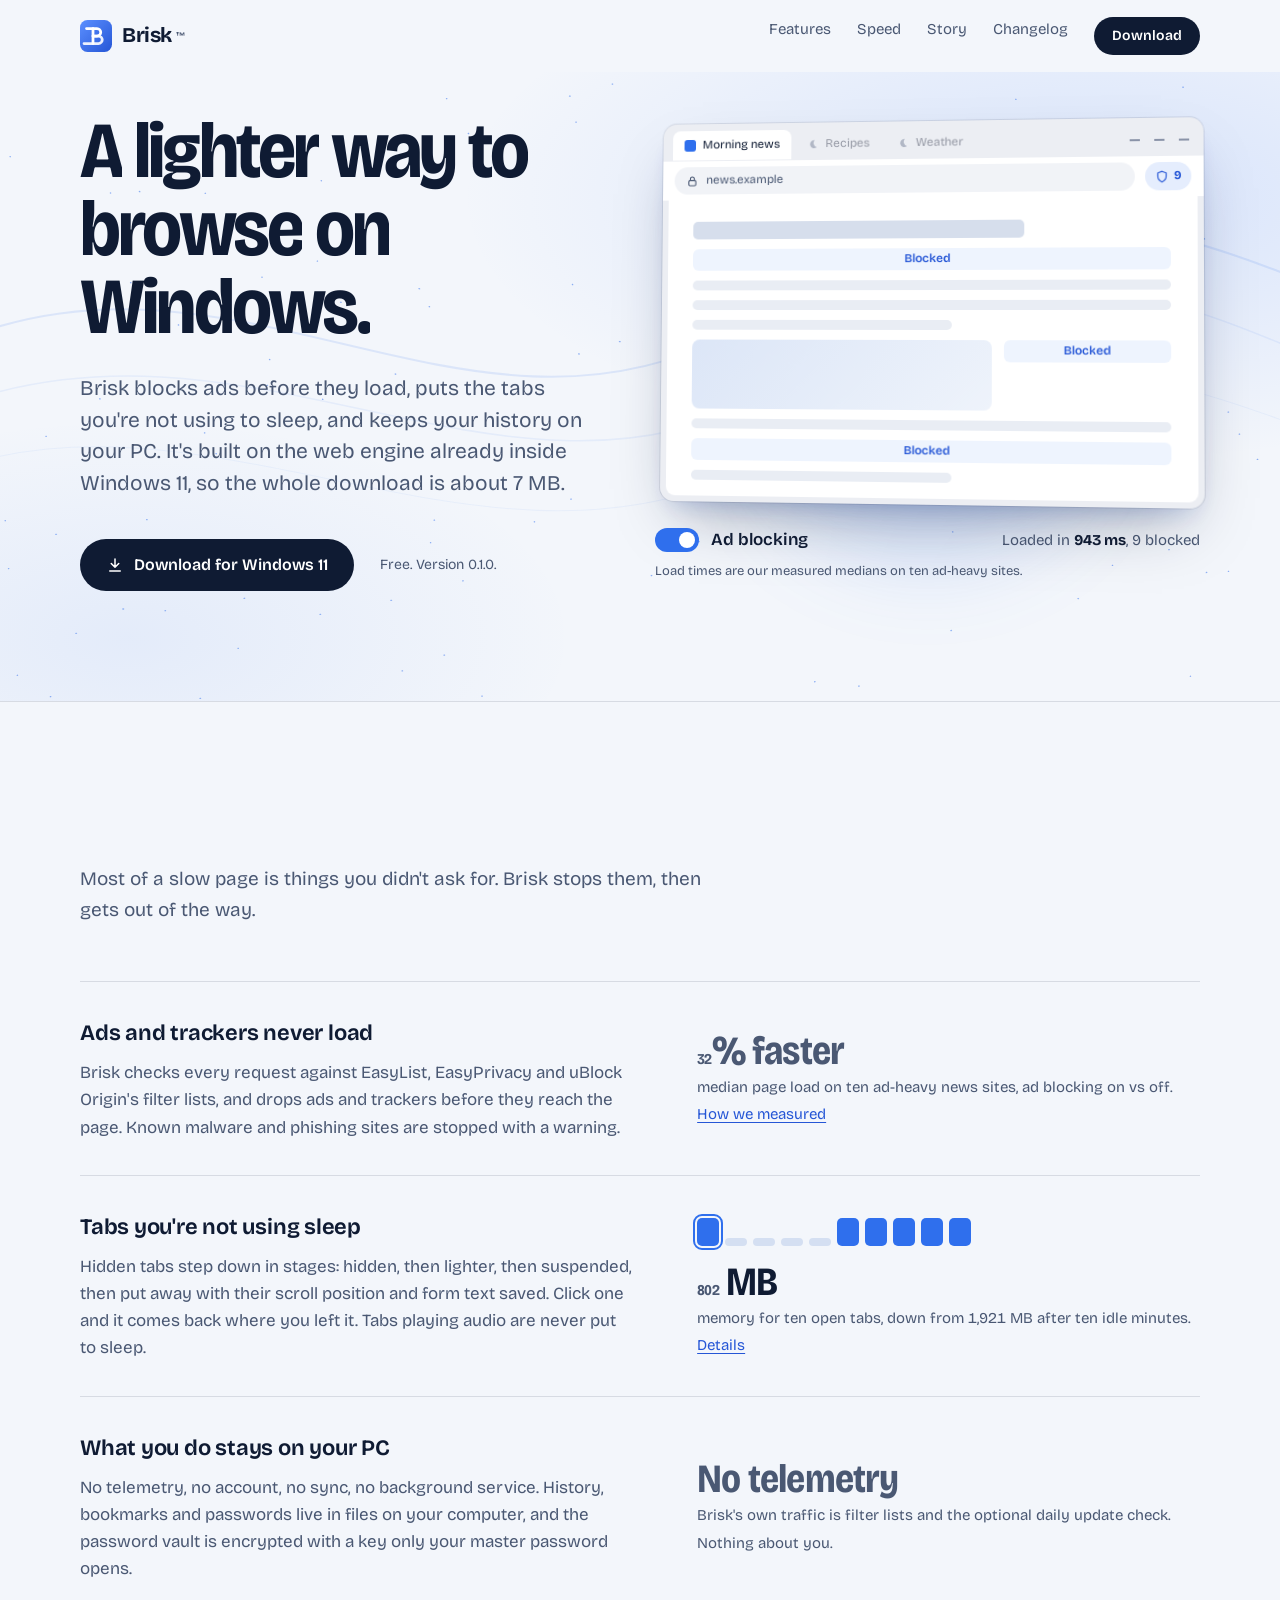
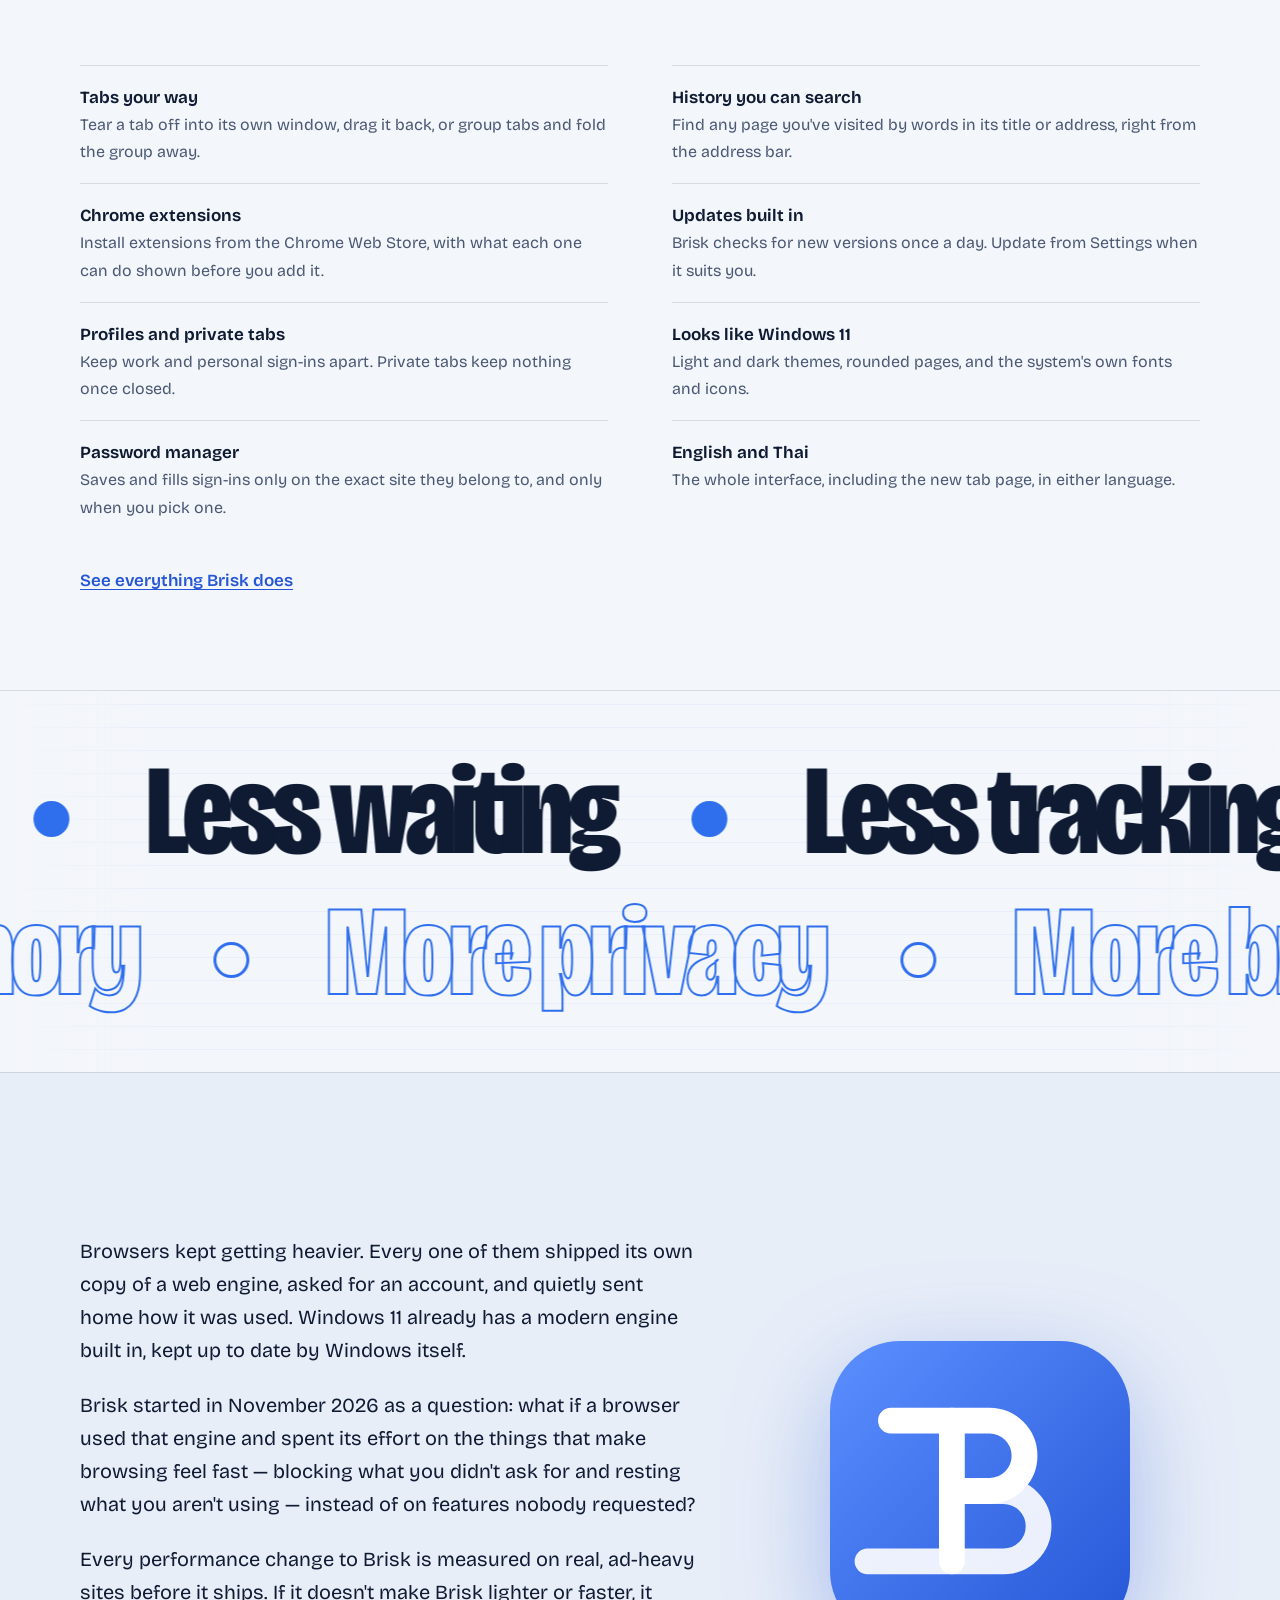
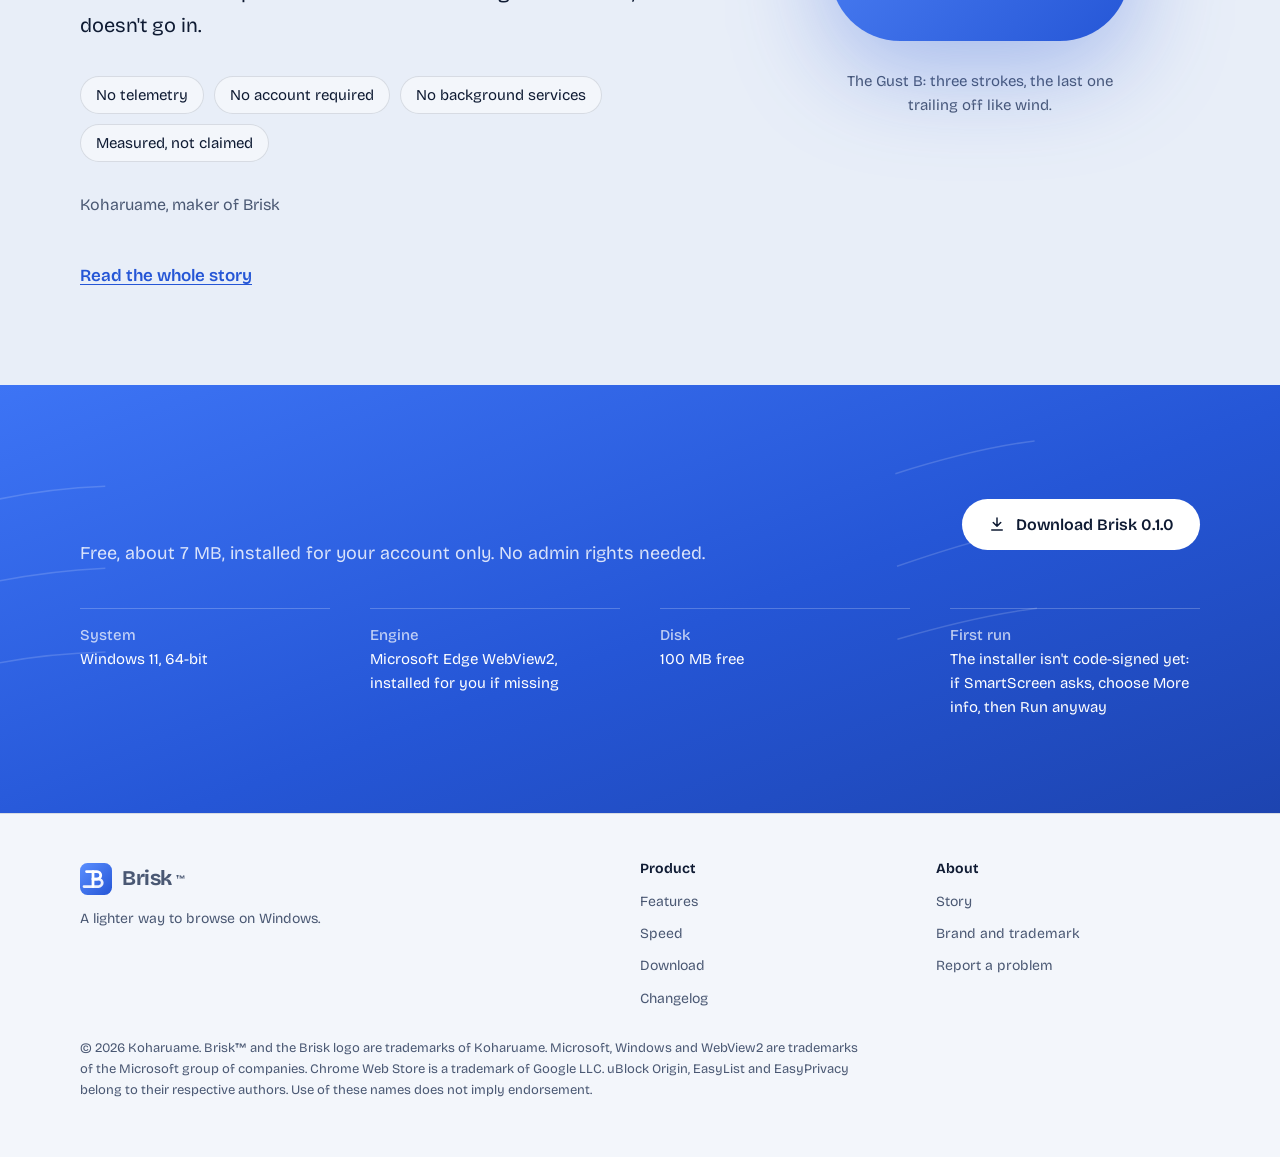
==== commit 6d7690bd: "Website: features, download, story and changelog pages" ====
--- a/docs/index.html
+++ b/docs/index.html
@@ -13,29 +13,41 @@
     <link rel="preconnect" href="https://fonts.gstatic.com" crossorigin />
     <link href="https://fonts.googleapis.com/css2?family=Bricolage+Grotesque:opsz,wdth,wght@12..96,75..100,400..800&display=swap" rel="stylesheet" />
     <link rel="stylesheet" href="style.css" />
+    <link rel="stylesheet" href="fx.css" />
+    <link rel="stylesheet" href="pages.css" />
+    <link rel="stylesheet" href="motion.css" />
+    <script>
+      document.documentElement.classList.add("js");
+    </script>
   </head>
   <body>
     <a class="skip" href="#main">Skip to content</a>
 
+    <header class="site-head" id="top">
+      <div class="wrap head-row">
+        <a class="mark" href="./" aria-label="Brisk home"><img src="logo.svg" alt="" />Brisk<sup>™</sup></a>
+        <button class="menu-btn" type="button" aria-expanded="false" aria-controls="site-nav"><i></i><i></i><span class="sr">Menu</span></button>
+        <nav class="site-nav" id="site-nav" aria-label="Site">
+          <a href="features.html">Features</a>
+          <a href="speed.html">Speed</a>
+          <a href="story.html">Story</a>
+          <a href="changelog.html">Changelog</a>
+          <a class="button small" href="download.html">Download</a>
+        </nav>
+      </div>
+    </header>
+
+    <main id="main">
     <section class="hero">
+      <!-- The signature: a field of wind that drifts on its own and follows the pointer (site.js). -->
+      <canvas class="wind-field" aria-hidden="true"></canvas>
       <svg class="streams" viewBox="0 0 1440 640" preserveAspectRatio="none" aria-hidden="true">
         <path d="M-60 300 C 260 180, 520 420, 820 290 S 1220 150, 1500 250" />
         <path d="M-60 360 C 280 250, 560 480, 860 350 S 1240 220, 1500 320" />
         <path d="M-60 420 C 240 330, 540 540, 840 420 S 1230 300, 1500 390" />
-        <path d="M-60 480 C 300 400, 600 600, 900 480 S 1260 380, 1500 460" />
       </svg>
-      <div class="wrap">
-        <header class="site-head">
-          <a class="mark" href="./" aria-label="Brisk home"><img src="logo.svg" alt="" />Brisk<sup>™</sup></a>
-          <nav class="site-nav" aria-label="Site">
-            <a href="#what">Features</a>
-            <a href="speed.html">Speed</a>
-            <a href="#story">Story</a>
-            <a class="button small" href="https://github.com/koharuame/brisk-browser/releases/latest">Download</a>
-          </nav>
-        </header>
-
-        <main id="main">
+      <div class="wrap hero-grid">
+        <div class="hero-copy">
           <h1>A lighter way to browse on Windows.</h1>
           <p class="lede">
             Brisk blocks ads before they load, puts the tabs you're not using to sleep, and keeps your history on your PC. It's built on the web engine already inside Windows 11, so the whole download is about 7&nbsp;MB.
@@ -47,7 +59,59 @@
             </a>
             <span class="fine">Free. Version 0.1.0.</span>
           </div>
-        </main>
+        </div>
+
+        <!-- A Brisk window you can play with: flip ad blocking and watch the page reload. -->
+        <figure class="demo" aria-label="Interactive preview of Brisk loading a news page">
+          <div class="demo-win" id="demo" data-adblock="on">
+            <div class="demo-strip">
+              <span class="demo-tab is-active"><i class="dot"></i>Morning news</span>
+              <span class="demo-tab is-asleep">
+                <svg viewBox="0 0 16 16" aria-hidden="true"><path d="M10.5 2.5a5.5 5.5 0 1 0 3 9.6A6 6 0 0 1 10.5 2.5Z" /></svg>Recipes
+              </span>
+              <span class="demo-tab is-asleep">
+                <svg viewBox="0 0 16 16" aria-hidden="true"><path d="M10.5 2.5a5.5 5.5 0 1 0 3 9.6A6 6 0 0 1 10.5 2.5Z" /></svg>Weather
+              </span>
+              <span class="demo-win-btns" aria-hidden="true"><i></i><i></i><i></i></span>
+            </div>
+            <div class="demo-bar">
+              <span class="demo-url">
+                <svg viewBox="0 0 16 16" aria-hidden="true"><rect x="3.5" y="7" width="9" height="6.5" rx="1.5" /><path d="M5.5 7V5a2.5 2.5 0 0 1 5 0v2" /></svg>
+                news.example
+              </span>
+              <span class="demo-shield" title="Ads and trackers blocked on this page">
+                <svg viewBox="0 0 16 16" aria-hidden="true"><path d="M8 1.5 13 3.5v4c0 3.3-2.2 5.8-5 7-2.8-1.2-5-3.7-5-7v-4Z" /></svg>
+                <b id="demo-count">0</b>
+              </span>
+            </div>
+            <div class="demo-page">
+              <div class="demo-progress" id="demo-progress"></div>
+              <div class="demo-content" id="demo-content">
+                <div class="sk sk-title"></div>
+                <div class="ad" data-ad>Ad</div>
+                <div class="sk"></div>
+                <div class="sk"></div>
+                <div class="sk sk-short"></div>
+                <div class="demo-cols">
+                  <div class="sk-img"></div>
+                  <div class="ad ad-side" data-ad>Ad</div>
+                </div>
+                <div class="sk"></div>
+                <div class="ad ad-wide" data-ad>Ad</div>
+                <div class="sk sk-short"></div>
+              </div>
+            </div>
+          </div>
+          <figcaption class="demo-controls">
+            <label class="switch">
+              <input type="checkbox" id="demo-toggle" checked />
+              <span class="switch-track" aria-hidden="true"><span></span></span>
+              Ad blocking
+            </label>
+            <span class="demo-time" aria-live="polite"><span id="demo-time">—</span></span>
+          </figcaption>
+          <p class="demo-note">Load times are our measured medians on ten ad-heavy sites.</p>
+        </figure>
       </div>
     </section>
 
@@ -61,14 +125,20 @@
               <h3>Ads and trackers never load</h3>
               <p>Brisk checks every request against EasyList, EasyPrivacy and uBlock Origin's filter lists, and drops ads and trackers before they reach the page. Known malware and phishing sites are stopped with a warning.</p>
             </div>
-            <p class="evidence"><b>32% faster</b><span>median page load on ten ad-heavy news sites, ad blocking on vs off. <a href="speed.html">How we measured</a></span></p>
+            <p class="evidence"><b><span data-count="32">32</span>% faster</b><span>median page load on ten ad-heavy news sites, ad blocking on vs off. <a href="speed.html">How we measured</a></span></p>
           </li>
           <li>
             <div>
               <h3>Tabs you're not using sleep</h3>
               <p>Hidden tabs step down in stages: hidden, then lighter, then suspended, then put away with their scroll position and form text saved. Click one and it comes back where you left it. Tabs playing audio are never put to sleep.</p>
             </div>
-            <p class="evidence"><b>1,921 → 375 MB</b><span>memory for ten open tabs after ten idle minutes. <a href="speed.html#sleep">Details</a></span></p>
+            <div class="evidence sleepy" id="sleepy">
+              <div class="naps" aria-hidden="true">
+                <i></i><i></i><i></i><i></i><i></i><i></i><i></i><i></i><i></i><i></i>
+              </div>
+              <b><span id="sleepy-mb">375</span> MB</b>
+              <span>memory for ten open tabs, down from 1,921 MB after ten idle minutes. <a href="speed.html#sleep">Details</a></span>
+            </div>
           </li>
           <li>
             <div>
@@ -89,32 +159,68 @@
           <li><b>Looks like Windows 11</b><span>Light and dark themes, rounded pages, and the system's own fonts and icons.</span></li>
           <li><b>English and Thai</b><span>The whole interface, including the new tab page, in either language.</span></li>
         </ul>
-      </div>
-    </section>
+        <a class="more" href="features.html">See everything Brisk does</a>
+      </div>
+    </section>
+
+    <!-- Wind tunnel: two lines of huge type drift with the scroll, in opposite directions. -->
+    <div class="tunnel" aria-hidden="true">
+      <div class="tunnel-row" data-drift="-1"><span>Less loading</span><span>Less waiting</span><span>Less tracking</span><span>Less loading</span><span>Less waiting</span><span>Less tracking</span></div>
+      <div class="tunnel-row is-outline" data-drift="1"><span>More browsing</span><span>More memory</span><span>More privacy</span><span>More browsing</span><span>More memory</span><span>More privacy</span></div>
+    </div>
 
     <section class="block story" id="story" aria-labelledby="story-title">
+      <div class="wrap story-grid">
+        <div>
+          <h2 id="story-title">Why Brisk exists</h2>
+          <div class="letter">
+            <p>Browsers kept getting heavier. Every one of them shipped its own copy of a web engine, asked for an account, and quietly sent home how it was used. Windows 11 already has a modern engine built in, kept up to date by Windows itself.</p>
+            <p>Brisk started in November 2026 as a question: what if a browser used that engine and spent its effort on the things that make browsing feel fast — blocking what you didn't ask for and resting what you aren't using — instead of on features nobody requested?</p>
+            <p>Every performance change to Brisk is measured on real, ad-heavy sites before it ships. If it doesn't make Brisk lighter or faster, it doesn't go in.</p>
+          </div>
+          <ul class="principles" aria-label="Principles">
+            <li>No telemetry</li>
+            <li>No account required</li>
+            <li>No background services</li>
+            <li>Measured, not claimed</li>
+          </ul>
+          <p class="signature">Koharuame, maker of Brisk</p>
+          <a class="more" href="story.html">Read the whole story</a>
+        </div>
+        <!-- The mark, large: how the B is drawn from three strokes of wind. -->
+        <figure class="mark-study" aria-hidden="true">
+          <svg viewBox="0 0 64 64">
+            <defs>
+              <linearGradient id="plate2" x1="0" y1="0" x2="1" y2="1">
+                <stop offset="0" stop-color="#5b8fff" />
+                <stop offset="1" stop-color="#2556d6" />
+              </linearGradient>
+            </defs>
+            <rect width="64" height="64" rx="15" fill="url(#plate2)" />
+            <g fill="none" stroke="#fff" stroke-width="5.5" stroke-linecap="round" stroke-linejoin="round" class="draw">
+              <path d="M26 17v30" />
+              <path d="M13 17h21a7.5 7.5 0 0 1 0 15H26" />
+              <path d="M26 32h11a7.5 7.5 0 0 1 0 15H8" opacity=".9" />
+            </g>
+          </svg>
+          <figcaption>The Gust B: three strokes, the last one trailing off like wind.</figcaption>
+        </figure>
+      </div>
+    </section>
+
+    <section class="sky" id="download" aria-labelledby="get-title">
+      <svg class="sky-streams" viewBox="0 0 1440 420" preserveAspectRatio="none" aria-hidden="true">
+        <path d="M-40 120 C 300 40, 600 220, 900 120 S 1300 40, 1480 110" />
+        <path d="M-40 200 C 320 120, 640 300, 940 200 S 1320 120, 1480 190" />
+        <path d="M-40 280 C 280 210, 600 370, 900 280 S 1300 200, 1480 270" />
+      </svg>
       <div class="wrap">
-        <h2 id="story-title">Why Brisk exists</h2>
-        <div class="letter">
-          <p>Browsers kept getting heavier. Every one of them shipped its own copy of a web engine, asked for an account, and quietly sent home how it was used. Windows 11 already has a modern engine built in, kept up to date by Windows itself.</p>
-          <p>Brisk started in November 2026 as a question: what if a browser used that engine and spent its effort on the things that make browsing feel fast — blocking what you didn't ask for and resting what you aren't using — instead of on features nobody requested?</p>
-          <p>Every performance change to Brisk is measured on real, ad-heavy sites before it ships. If it doesn't make Brisk lighter or faster, it doesn't go in.</p>
-        </div>
-        <ul class="principles" aria-label="Principles">
-          <li>No telemetry</li>
-          <li>No account required</li>
-          <li>No background services</li>
-          <li>Measured, not claimed</li>
-        </ul>
-        <p class="signature">Koharuame, maker of Brisk</p>
-      </div>
-    </section>
-
-    <section class="block get" id="download" aria-labelledby="get-title">
-      <div class="wrap">
-        <div class="row">
-          <h2 id="get-title">Get Brisk for Windows 11</h2>
-          <a class="button" href="https://github.com/koharuame/brisk-browser/releases/latest">
+        <div class="sky-row">
+          <div>
+            <h2 id="get-title">Get Brisk for Windows 11</h2>
+            <p class="sky-lede">Free, about 7 MB, installed for your account only. No admin rights needed.</p>
+          </div>
+          <a class="button light" href="https://github.com/koharuame/brisk-browser/releases/latest">
             <svg viewBox="0 0 24 24" fill="none" stroke="currentColor" stroke-width="2" stroke-linecap="round" stroke-linejoin="round" aria-hidden="true"><path d="M12 4v11M7 10l5 5 5-5M5 20h14" /></svg>
             Download Brisk 0.1.0
           </a>
@@ -123,26 +229,40 @@
           <li><b>System</b>Windows 11, 64-bit</li>
           <li><b>Engine</b>Microsoft Edge WebView2, installed for you if missing</li>
           <li><b>Disk</b>100 MB free</li>
-          <li><b>Install</b>For your account only; no admin rights needed</li>
+          <li><b>First run</b>The installer isn't code-signed yet: if SmartScreen asks, choose More info, then Run anyway</li>
         </ul>
-        <p class="fine">The installer isn't code-signed yet, so Windows SmartScreen may ask first: choose <i>More info</i>, then <i>Run anyway</i>.</p>
-      </div>
-    </section>
+      </div>
+    </section>
+
+    </main>
 
     <footer class="site-foot">
       <div class="wrap">
-        <div class="cols">
-          <a class="mark" href="./"><img src="logo.svg" alt="" />Brisk<sup>™</sup></a>
-          <nav aria-label="Footer">
+        <div class="foot-grid">
+          <div class="foot-brand">
+            <a class="mark" href="./"><img src="logo.svg" alt="" />Brisk<sup>™</sup></a>
+            <p>A lighter way to browse on Windows.</p>
+          </div>
+          <nav aria-label="Product">
+            <h2>Product</h2>
+            <a href="features.html">Features</a>
             <a href="speed.html">Speed</a>
-            <a href="#story">Story</a>
-            <a href="https://github.com/koharuame/brisk-browser/releases">Releases</a>
+            <a href="download.html">Download</a>
+            <a href="changelog.html">Changelog</a>
           </nav>
+          <nav aria-label="About">
+            <h2>About</h2>
+            <a href="story.html">Story</a>
+            <a href="story.html#brand">Brand and trademark</a>
+            <a href="https://github.com/koharuame/brisk-browser/issues">Report a problem</a>
+          </nav>
         </div>
         <p class="legal">
-          © 2026 Koharuame. Brisk™ and the Brisk logo are trademarks of Koharuame. Microsoft, Windows and WebView2 are trademarks of the Microsoft group of companies. Chrome Web Store is a trademark of Google LLC. uBlock Origin is a project of its respective authors. Use of these names does not imply endorsement.
+          © 2026 Koharuame. Brisk™ and the Brisk logo are trademarks of Koharuame. Microsoft, Windows and WebView2 are trademarks of the Microsoft group of companies. Chrome Web Store is a trademark of Google LLC. uBlock Origin, EasyList and EasyPrivacy belong to their respective authors. Use of these names does not imply endorsement.
         </p>
       </div>
     </footer>
+
+    <script src="site.js"></script>
   </body>
 </html>
--- a/docs/style.css
+++ b/docs/style.css
@@ -64,14 +64,28 @@
   color: #fff;
 }
 
-/* --- site header ------------------------------------------------------------- */
+/* --- site header: sticks, and frosts over once the page scrolls under it ------- */
 .site-head {
-  position: relative;
-  z-index: 2;
+  position: sticky;
+  top: 0;
+  z-index: 20;
+  transition:
+    background-color 0.25s var(--ease),
+    box-shadow 0.25s var(--ease);
+}
+
+.site-head.is-scrolled {
+  background: rgba(243, 246, 251, 0.78);
+  box-shadow: 0 1px 0 var(--line);
+  backdrop-filter: saturate(1.4) blur(14px);
+  -webkit-backdrop-filter: saturate(1.4) blur(14px);
+}
+
+.head-row {
   display: flex;
   align-items: center;
   gap: 32px;
-  height: 76px;
+  height: 72px;
 }
 
 .mark {
--- a/docs/fx.css
+++ b/docs/fx.css
@@ -0,0 +1,583 @@
+/* Interactive layer (site.js). Everything still reads fine without script. */
+
+/* --- hero: wind field + layout ------------------------------------------------ */
+.hero {
+  padding: 40px 0 110px;
+  background:
+    radial-gradient(70% 60% at 85% 20%, rgba(91, 143, 255, 0.18), transparent 70%),
+    radial-gradient(50% 50% at 10% 90%, rgba(47, 111, 237, 0.08), transparent 70%);
+}
+
+.wind-field {
+  position: absolute;
+  inset: 0;
+  width: 100%;
+  height: 100%;
+}
+
+/* With the canvas running, the static streams step back. */
+.has-wind .hero .streams {
+  opacity: 0.35;
+}
+
+.hero-grid {
+  display: grid;
+  grid-template-columns: minmax(0, 1fr) minmax(0, 1.05fr);
+  align-items: center;
+  gap: 56px;
+}
+
+.hero h1 {
+  font-size: clamp(44px, 6.2vw, 84px);
+}
+
+/* --- the demo window ---------------------------------------------------------- */
+.demo {
+  margin: 0;
+}
+
+.demo-win {
+  overflow: hidden;
+  border-radius: 14px;
+  background: #eceef3;
+  box-shadow:
+    0 0 0 1px rgba(15, 27, 51, 0.1),
+    0 30px 60px -20px rgba(15, 27, 51, 0.35),
+    0 12px 24px -12px rgba(37, 86, 214, 0.25);
+  transform: perspective(1400px) rotateY(-6deg) rotateX(2deg);
+  transition: transform 0.6s var(--ease);
+  font-size: 12px;
+}
+
+.demo:hover .demo-win {
+  transform: perspective(1400px) rotateY(-2deg) rotateX(1deg);
+}
+
+.demo-strip {
+  display: flex;
+  align-items: center;
+  gap: 4px;
+  height: 38px;
+  padding: 6px 0 0 10px;
+}
+
+.demo-tab {
+  display: flex;
+  align-items: center;
+  gap: 7px;
+  height: 30px;
+  padding: 0 12px;
+  border-radius: 8px 8px 0 0;
+  color: #5b6070;
+  white-space: nowrap;
+}
+
+.demo-tab.is-active {
+  background: #fff;
+  color: var(--ink);
+}
+
+.demo-tab .dot {
+  width: 12px;
+  height: 12px;
+  border-radius: 3px;
+  background: var(--gust);
+}
+
+.demo-tab svg {
+  width: 12px;
+  height: 12px;
+  fill: #8a93a8;
+}
+
+.demo-tab.is-asleep {
+  opacity: 0.6;
+}
+
+.demo-win-btns {
+  display: flex;
+  gap: 14px;
+  margin-left: auto;
+  padding: 0 14px;
+}
+
+.demo-win-btns i {
+  width: 10px;
+  height: 1.5px;
+  background: #8a93a8;
+}
+
+.demo-bar {
+  display: flex;
+  align-items: center;
+  gap: 10px;
+  height: 40px;
+  padding: 0 12px;
+  background: #fff;
+}
+
+.demo-url {
+  display: flex;
+  flex: 1;
+  align-items: center;
+  gap: 8px;
+  height: 28px;
+  padding: 0 12px;
+  border-radius: 14px;
+  background: #f1f3f7;
+  color: #4a5873;
+}
+
+.demo-url svg,
+.demo-shield svg {
+  width: 13px;
+  height: 13px;
+  fill: none;
+  stroke: currentColor;
+  stroke-width: 1.4;
+}
+
+.demo-shield {
+  display: flex;
+  align-items: center;
+  gap: 5px;
+  height: 28px;
+  padding: 0 10px;
+  border-radius: 14px;
+  background: rgba(47, 111, 237, 0.12);
+  color: var(--gust-deep);
+  font-variant-numeric: tabular-nums;
+  transition:
+    background-color 0.3s var(--ease),
+    color 0.3s var(--ease);
+}
+
+[data-adblock="off"] .demo-shield {
+  background: #f1f3f7;
+  color: #8a93a8;
+}
+
+.demo-shield.bump {
+  animation: bump 0.25s var(--ease);
+}
+
+@keyframes bump {
+  50% {
+    transform: scale(1.15);
+  }
+}
+
+.demo-page {
+  position: relative;
+  height: 300px;
+  margin: 0 6px 6px;
+  overflow: hidden;
+  border-radius: 0 0 9px 9px;
+  background: #fff;
+}
+
+.demo-progress {
+  position: absolute;
+  inset: 0 auto auto 0;
+  z-index: 1;
+  width: 0;
+  height: 3px;
+  background: var(--gust);
+  opacity: 0;
+}
+
+.demo-content {
+  display: flex;
+  flex-direction: column;
+  gap: 10px;
+  padding: 22px 26px;
+}
+
+/* Without script the skeleton just shows; site.js hides it and builds it in on each load. */
+.sk,
+.sk-img {
+  height: 10px;
+  border-radius: 5px;
+  background: #e9edf4;
+  transition:
+    opacity 0.3s var(--ease),
+    transform 0.3s var(--ease);
+}
+
+.js .sk,
+.js .sk-img {
+  opacity: 0;
+  transform: translateY(4px);
+}
+
+.js .sk.is-shown,
+.js .sk-img.is-shown {
+  opacity: 1;
+  transform: none;
+}
+
+.sk-title {
+  width: 70%;
+  height: 18px;
+  background: #d6deec;
+}
+
+.sk-short {
+  width: 55%;
+}
+
+.sk-img {
+  flex: 1;
+  height: 70px;
+  border-radius: 8px;
+  background: linear-gradient(135deg, #dce6f7, #eef3fb);
+}
+
+.demo-cols {
+  display: flex;
+  gap: 12px;
+}
+
+/* Ad slots: loud when they load, folded to a quiet "blocked" line when Brisk stops them. */
+.ad {
+  display: grid;
+  place-items: center;
+  height: 0;
+  margin: -5px 0;
+  overflow: hidden;
+  border-radius: 6px;
+  background: repeating-linear-gradient(45deg, #ffe7b0 0 10px, #ffd98a 10px 20px);
+  color: #8a5a00;
+  font-weight: 700;
+  opacity: 0;
+  transition:
+    height 0.35s var(--ease),
+    opacity 0.25s var(--ease),
+    margin 0.35s var(--ease);
+}
+
+.ad.is-loaded {
+  height: 46px;
+  margin: 0;
+  opacity: 1;
+}
+
+.ad-side {
+  width: 34%;
+}
+
+.ad-side.is-loaded,
+.ad-side.is-blocked {
+  height: 70px;
+}
+
+.ad.is-blocked {
+  height: 22px;
+  margin: 0;
+  background: rgba(47, 111, 237, 0.08);
+  color: var(--gust-deep);
+  font-weight: 600;
+  opacity: 1;
+}
+
+.demo-controls {
+  display: flex;
+  align-items: center;
+  justify-content: space-between;
+  gap: 16px;
+  margin-top: 22px;
+  font-variant-numeric: tabular-nums;
+}
+
+.demo-time {
+  color: var(--ink-2);
+  font-size: 15px;
+}
+
+.demo-time b {
+  color: var(--ink);
+}
+
+.demo-note {
+  margin: 8px 0 0;
+  color: var(--ink-2);
+  font-size: 13px;
+}
+
+/* A Windows-style toggle switch. */
+.switch {
+  position: relative;
+  display: inline-flex;
+  align-items: center;
+  gap: 12px;
+  font-weight: 600;
+  cursor: pointer;
+}
+
+.switch input {
+  position: absolute;
+  opacity: 0;
+}
+
+.switch-track {
+  position: relative;
+  width: 44px;
+  height: 24px;
+  border-radius: 12px;
+  background: #b9c3d6;
+  transition: background-color 0.2s var(--ease);
+}
+
+.switch-track span {
+  position: absolute;
+  top: 4px;
+  left: 4px;
+  width: 16px;
+  height: 16px;
+  border-radius: 50%;
+  background: #fff;
+  transition: transform 0.25s var(--ease);
+}
+
+.switch input:checked + .switch-track {
+  background: var(--gust);
+}
+
+.switch input:checked + .switch-track span {
+  transform: translateX(20px);
+}
+
+.switch input:focus-visible + .switch-track {
+  outline: 3px solid var(--gust);
+  outline-offset: 3px;
+}
+
+/* --- sleeping tabs: ten tabs fall asleep as the section comes into view -------- */
+.sleepy b {
+  font-variant-numeric: tabular-nums;
+}
+
+.naps {
+  display: flex;
+  align-items: flex-end;
+  gap: 6px;
+  height: 32px;
+  margin-bottom: 14px;
+}
+
+.naps i {
+  width: 22px;
+  height: 28px;
+  border-radius: 5px;
+  background: var(--gust);
+  transition:
+    background-color 0.5s var(--ease),
+    height 0.5s var(--ease);
+}
+
+.naps i:first-child {
+  outline: 2px solid var(--gust);
+  outline-offset: 2px;
+}
+
+.naps i.is-asleep {
+  height: 8px;
+  background: var(--mist);
+}
+
+/* --- story with the mark drawn large ----------------------------------------- */
+.story-grid {
+  display: grid;
+  grid-template-columns: minmax(0, 1.4fr) minmax(0, 1fr);
+  align-items: center;
+  gap: 64px;
+}
+
+.mark-study {
+  margin: 0;
+  text-align: center;
+}
+
+.mark-study svg {
+  width: min(100%, 300px);
+  filter: drop-shadow(0 30px 50px rgba(37, 86, 214, 0.35));
+}
+
+.mark-study .draw path {
+  stroke-dasharray: 80;
+  stroke-dashoffset: 0;
+}
+
+.mark-study.is-drawing .draw path {
+  animation: draw 1.4s var(--ease) both;
+}
+
+.mark-study.is-drawing .draw path:nth-child(2) {
+  animation-delay: 0.25s;
+}
+
+.mark-study.is-drawing .draw path:nth-child(3) {
+  animation-delay: 0.5s;
+}
+
+@keyframes draw {
+  from {
+    stroke-dashoffset: 80;
+  }
+}
+
+.mark-study figcaption {
+  max-width: 20em;
+  margin: 20px auto 0;
+  color: var(--ink-2);
+  font-size: 15px;
+}
+
+/* --- the sky: download band ------------------------------------------------- */
+.sky {
+  position: relative;
+  overflow: hidden;
+  padding: 96px 0 80px;
+  background: linear-gradient(160deg, #3d74f5 0%, #2556d6 55%, #1d44b0 100%);
+  color: #fff;
+}
+
+.sky-streams {
+  position: absolute;
+  inset: 0;
+  width: 100%;
+  height: 100%;
+  pointer-events: none;
+}
+
+.sky-streams path {
+  fill: none;
+  stroke: rgba(255, 255, 255, 0.16);
+  stroke-width: 1.5;
+  stroke-dasharray: 160 900;
+  animation: drift 9s linear infinite;
+}
+
+.sky-streams path:nth-child(2) {
+  animation-duration: 12s;
+  animation-delay: -4s;
+}
+
+.sky-streams path:nth-child(3) {
+  animation-duration: 15s;
+  animation-delay: -8s;
+}
+
+@keyframes drift {
+  from {
+    stroke-dashoffset: 1060;
+  }
+  to {
+    stroke-dashoffset: 0;
+  }
+}
+
+.sky .wrap {
+  position: relative;
+}
+
+.sky-row {
+  display: flex;
+  flex-wrap: wrap;
+  align-items: center;
+  justify-content: space-between;
+  gap: 28px;
+}
+
+.sky h2 {
+  margin-bottom: 10px;
+}
+
+.sky-lede {
+  margin: 0;
+  color: rgba(255, 255, 255, 0.82);
+  font-size: 18px;
+}
+
+.button.light {
+  background: #fff;
+  color: var(--ink);
+}
+
+.button.light:hover {
+  background: var(--paper-2);
+}
+
+.sky .reqs li {
+  border-top-color: rgba(255, 255, 255, 0.22);
+}
+
+.sky .reqs b {
+  color: rgba(255, 255, 255, 0.7);
+}
+
+.sky a:focus-visible {
+  outline-color: #fff;
+}
+
+/* --- speed page: bars grow when they come into view ----------------------------- */
+.js .bar .fill {
+  animation: none;
+  transform: scaleX(0);
+  transition: transform 1s var(--ease);
+}
+
+.js .chart.is-seen .fill {
+  transform: none;
+}
+
+.js .chart.is-seen .bar.brisk .fill {
+  transition-delay: 0.15s;
+}
+
+/* --- responsive + reduced motion for this layer ---------------------------------- */
+@media (max-width: 900px) {
+  .hero-grid,
+  .story-grid {
+    grid-template-columns: 1fr;
+  }
+  .demo-win,
+  .demo:hover .demo-win {
+    transform: none;
+  }
+  .mark-study svg {
+    width: 180px;
+  }
+}
+
+@media (max-width: 520px) {
+  .demo-tab.is-asleep + .demo-tab.is-asleep,
+  .demo-win-btns {
+    display: none;
+  }
+}
+
+@media (prefers-reduced-motion: reduce) {
+  .wind-field {
+    display: none;
+  }
+  .demo-win,
+  .demo:hover .demo-win {
+    transform: none;
+    transition: none;
+  }
+  .sky-streams path,
+  .mark-study.is-drawing .draw path {
+    animation: none;
+  }
+  .js .bar .fill {
+    transform: none;
+    transition: none;
+  }
+  .naps i,
+  .ad,
+  .sk,
+  .sk-img {
+    transition: none;
+  }
+}
--- a/docs/pages.css
+++ b/docs/pages.css
@@ -0,0 +1,699 @@
+/* Shared chrome (mobile menu, footer) and the inner pages: features, story, download. */
+
+.sr {
+  position: absolute;
+  width: 1px;
+  height: 1px;
+  overflow: hidden;
+  clip: rect(0 0 0 0);
+  white-space: nowrap;
+}
+
+/* --- mobile menu ---------------------------------------------------------------- */
+.menu-btn {
+  display: none;
+  position: relative;
+  width: 44px;
+  height: 44px;
+  margin-left: auto;
+  border: 0;
+  border-radius: 10px;
+  background: transparent;
+  cursor: pointer;
+}
+
+.menu-btn i {
+  position: absolute;
+  left: 12px;
+  width: 20px;
+  height: 2px;
+  border-radius: 1px;
+  background: var(--ink);
+  transition:
+    transform 0.25s var(--ease),
+    top 0.25s var(--ease);
+}
+
+.menu-btn i:first-child {
+  top: 17px;
+}
+
+.menu-btn i:nth-child(2) {
+  top: 25px;
+}
+
+.menu-btn[aria-expanded="true"] i:first-child {
+  top: 21px;
+  transform: rotate(45deg);
+}
+
+.menu-btn[aria-expanded="true"] i:nth-child(2) {
+  top: 21px;
+  transform: rotate(-45deg);
+}
+
+@media (max-width: 720px) {
+  .menu-btn {
+    display: block;
+  }
+  .site-nav {
+    position: absolute;
+    top: 72px;
+    right: 20px;
+    left: 20px;
+    display: none;
+    flex-direction: column;
+    gap: 0;
+    padding: 8px;
+    border-radius: 14px;
+    background: #fff;
+    box-shadow:
+      0 0 0 1px var(--line),
+      0 20px 40px -16px rgba(15, 27, 51, 0.35);
+  }
+  .site-nav.is-open {
+    display: flex;
+  }
+  .site-nav a:not(.button),
+  .site-nav a.button {
+    display: block;
+    padding: 12px 14px;
+    border-radius: 8px;
+    font-size: 17px;
+  }
+  .site-nav a.button {
+    margin-top: 6px;
+    text-align: center;
+  }
+}
+
+/* The nav's link color must not reach the Download button. */
+.site-nav a.button,
+.site-nav a.button:hover {
+  color: #fff;
+}
+
+.site-nav a[aria-current="page"]:not(.button) {
+  color: var(--ink);
+  font-weight: 600;
+  text-decoration: underline;
+  text-decoration-color: var(--gust);
+  text-decoration-thickness: 2px;
+  text-underline-offset: 8px;
+}
+
+/* --- footer ---------------------------------------------------------------------- */
+.foot-grid {
+  display: grid;
+  grid-template-columns: minmax(0, 2fr) repeat(2, minmax(0, 1fr));
+  gap: 32px;
+}
+
+.foot-brand p {
+  max-width: 18em;
+  margin: 12px 0 0;
+}
+
+.foot-grid nav {
+  display: flex;
+  flex-direction: column;
+  gap: 10px;
+}
+
+.foot-grid h2 {
+  margin: 0 0 4px;
+  color: var(--ink);
+  font-size: 14px;
+  font-weight: 650;
+  font-variation-settings: normal;
+  letter-spacing: 0;
+}
+
+.foot-grid a {
+  color: var(--ink-2);
+  text-decoration: none;
+}
+
+.foot-grid a:hover {
+  color: var(--ink);
+  text-decoration: underline;
+}
+
+@media (max-width: 640px) {
+  .foot-grid {
+    grid-template-columns: 1fr 1fr;
+  }
+  .foot-brand {
+    grid-column: 1 / -1;
+  }
+}
+
+/* --- inner page heads: a quieter echo of the home page's wind ---------------------- */
+.page-head {
+  position: relative;
+  overflow: hidden;
+  padding: 72px 0 64px;
+  border-bottom: 1px solid var(--line);
+  background: radial-gradient(60% 80% at 90% 10%, rgba(91, 143, 255, 0.16), transparent 70%);
+}
+
+.page-head .streams {
+  opacity: 0.6;
+}
+
+.page-head .wrap {
+  position: relative;
+}
+
+.page-head .lede {
+  max-width: 34em;
+}
+
+.more {
+  display: inline-block;
+  margin-top: 28px;
+  font-weight: 600;
+}
+
+/* --- features page ------------------------------------------------------------------ */
+.jump {
+  position: sticky;
+  top: 72px;
+  z-index: 10;
+  border-bottom: 1px solid var(--line);
+  background: rgba(243, 246, 251, 0.9);
+  backdrop-filter: blur(12px);
+  -webkit-backdrop-filter: blur(12px);
+}
+
+.jump ul {
+  display: flex;
+  gap: 6px;
+  margin: 0 auto; /* it is also .wrap: keep it on the content's edges */
+  padding: 10px 0;
+  overflow-x: auto;
+  list-style: none;
+  scrollbar-width: none;
+}
+
+.jump a {
+  display: block;
+  padding: 6px 14px;
+  border-radius: 999px;
+  color: var(--ink-2);
+  font-size: 15px;
+  text-decoration: none;
+  white-space: nowrap;
+}
+
+.jump a:hover {
+  background: var(--paper-2);
+  color: var(--ink);
+}
+
+.jump a.is-here {
+  background: var(--ink);
+  color: #fff;
+}
+
+.feature {
+  display: grid;
+  grid-template-columns: minmax(0, 0.9fr) minmax(0, 1.1fr);
+  gap: 32px 72px;
+  padding: 80px 0;
+  border-top: 1px solid var(--line);
+  scroll-margin-top: 130px;
+}
+
+.feature:first-of-type {
+  border-top: 0;
+}
+
+.feature-head {
+  align-self: start;
+  position: sticky;
+  top: 150px;
+}
+
+.feature-icon {
+  display: grid;
+  place-items: center;
+  width: 52px;
+  height: 52px;
+  margin-bottom: 22px;
+  border-radius: 14px;
+  background: linear-gradient(135deg, var(--gust), var(--gust-deep));
+  box-shadow: 0 10px 22px -10px rgba(37, 86, 214, 0.7);
+  color: #fff;
+}
+
+.feature-icon svg {
+  width: 26px;
+  height: 26px;
+  fill: none;
+  stroke: currentColor;
+  stroke-width: 1.8;
+  stroke-linecap: round;
+  stroke-linejoin: round;
+}
+
+.feature-head p {
+  max-width: 26em;
+  margin: 0;
+  color: var(--ink-2);
+  font-size: 18px;
+}
+
+.details {
+  margin: 0;
+}
+
+.details > div {
+  padding: 20px 0;
+  border-top: 1px solid var(--line);
+}
+
+.details > div:first-child {
+  border-top: 0;
+  padding-top: 0;
+}
+
+.details dt {
+  font-weight: 650;
+  font-size: 18px;
+}
+
+.details dd {
+  max-width: var(--measure);
+  margin: 4px 0 0;
+  color: var(--ink-2);
+}
+
+.keys {
+  width: 100%;
+  border-collapse: collapse;
+  font-size: 16px;
+}
+
+.keys th,
+.keys td {
+  padding: 12px 0;
+  border-top: 1px solid var(--line);
+  text-align: left;
+  vertical-align: top;
+}
+
+.keys th {
+  width: 55%;
+  padding-right: 24px;
+  font-weight: 500;
+}
+
+kbd {
+  display: inline-block;
+  min-width: 26px;
+  margin: 0 4px 4px 0;
+  padding: 2px 8px;
+  border-radius: 6px;
+  background: #fff;
+  box-shadow:
+    inset 0 0 0 1px var(--line),
+    0 2px 0 var(--line);
+  font: 600 14px/1.5 "Segoe UI", system-ui, sans-serif;
+  text-align: center;
+}
+
+/* --- story page ---------------------------------------------------------------------- */
+.long-read {
+  max-width: 36em;
+  font-size: 20px;
+  line-height: 1.7;
+}
+
+.long-read p {
+  margin: 0 0 1.15em;
+}
+
+.long-read p:first-child::first-letter {
+  float: left;
+  margin: 6px 10px 0 0;
+  color: var(--gust-deep);
+  font-size: 4.2em;
+  font-weight: 700;
+  font-variation-settings: "wdth" 80;
+  line-height: 0.8;
+}
+
+.tenets {
+  display: grid;
+  grid-template-columns: repeat(auto-fit, minmax(240px, 1fr));
+  gap: 0 48px;
+  margin: 40px 0 0;
+  padding: 0;
+  list-style: none;
+}
+
+.tenets li {
+  padding: 24px 0;
+  border-top: 2px solid var(--ink);
+}
+
+.tenets p {
+  margin: 0;
+  color: var(--ink-2);
+}
+
+.stack {
+  display: grid;
+  grid-template-columns: repeat(auto-fit, minmax(220px, 1fr));
+  gap: 32px 48px;
+  margin: 40px 0 0;
+}
+
+.stack div {
+  padding-left: 18px;
+  border-left: 3px solid var(--gust);
+}
+
+.stack p {
+  margin: 4px 0 0;
+  color: var(--ink-2);
+}
+
+.timeline {
+  margin: 40px 0 0;
+  padding: 0;
+  list-style: none;
+}
+
+.timeline li {
+  position: relative;
+  display: grid;
+  grid-template-columns: 9em 1fr;
+  gap: 24px;
+  padding: 0 0 32px 28px;
+}
+
+.timeline li::before {
+  content: "";
+  position: absolute;
+  top: 8px;
+  left: 0;
+  width: 12px;
+  height: 12px;
+  border-radius: 50%;
+  background: var(--gust);
+  box-shadow: 0 0 0 5px rgba(47, 111, 237, 0.15);
+}
+
+.timeline li:not(:last-child)::after {
+  content: "";
+  position: absolute;
+  top: 26px;
+  bottom: 4px;
+  left: 5px;
+  width: 2px;
+  background: var(--mist);
+}
+
+.timeline time {
+  color: var(--ink-2);
+  font-variant-numeric: tabular-nums;
+}
+
+.timeline p {
+  margin: 2px 0 0;
+  color: var(--ink-2);
+}
+
+.timeline li.is-next::before {
+  background: transparent;
+  box-shadow: inset 0 0 0 2px var(--gust);
+}
+
+/* Brand sheet */
+.brand-grid {
+  display: grid;
+  grid-template-columns: minmax(0, 1fr) minmax(0, 1fr);
+  gap: 48px;
+  margin-top: 40px;
+}
+
+/* minmax(0, …): logo.svg declares 1024 px, which would otherwise size the columns. */
+.logo-tiles {
+  display: grid;
+  grid-template-columns: repeat(2, minmax(0, 1fr));
+  gap: 14px;
+  min-width: 0;
+}
+
+.logo-tiles div {
+  min-width: 0;
+  display: grid;
+  place-items: center;
+  aspect-ratio: 4 / 3;
+  border-radius: 14px;
+  box-shadow: inset 0 0 0 1px var(--line);
+}
+
+.logo-tiles img {
+  width: 34%;
+}
+
+.tile-light {
+  background: #fff;
+}
+
+.tile-dark {
+  background: var(--ink);
+}
+
+.tile-sky {
+  background: linear-gradient(160deg, #3d74f5, #1d44b0);
+}
+
+.tile-word {
+  background: var(--paper-2);
+  font-size: 30px;
+  font-weight: 700;
+  letter-spacing: -0.02em;
+}
+
+.tile-word span {
+  display: flex;
+  align-items: center;
+  gap: 10px;
+}
+
+.tile-word img {
+  width: 40px;
+}
+
+.swatches {
+  display: grid;
+  grid-template-columns: repeat(2, 1fr);
+  gap: 14px;
+  margin: 0 0 28px;
+  padding: 0;
+  list-style: none;
+}
+
+.swatches li {
+  display: flex;
+  align-items: center;
+  gap: 12px;
+  font-size: 15px;
+}
+
+.swatches i {
+  flex: 0 0 44px;
+  height: 44px;
+  border-radius: 10px;
+  box-shadow: inset 0 0 0 1px var(--line);
+}
+
+.swatches small {
+  display: block;
+  color: var(--ink-2);
+  font-variant-numeric: tabular-nums;
+}
+
+.rules {
+  margin: 0;
+  padding-left: 1.1em;
+  color: var(--ink-2);
+}
+
+.rules li {
+  margin-bottom: 8px;
+}
+
+/* --- download page ---------------------------------------------------------------- */
+.get-card {
+  display: flex;
+  flex-wrap: wrap;
+  align-items: center;
+  gap: 18px 28px;
+  margin-top: 36px;
+}
+
+.get-card .fine b {
+  color: var(--ink);
+}
+
+.steps {
+  display: grid;
+  grid-template-columns: repeat(auto-fit, minmax(220px, 1fr));
+  gap: 32px;
+  margin: 40px 0 0;
+  padding: 0;
+  list-style: none;
+  counter-reset: step;
+}
+
+.steps li {
+  counter-increment: step;
+}
+
+.steps li::before {
+  content: counter(step);
+  display: grid;
+  place-items: center;
+  width: 40px;
+  height: 40px;
+  margin-bottom: 16px;
+  border-radius: 50%;
+  background: var(--ink);
+  color: #fff;
+  font-weight: 700;
+}
+
+.steps p {
+  margin: 0;
+  color: var(--ink-2);
+}
+
+.shot {
+  max-width: 560px;
+  margin: 32px 0 0;
+  padding: 24px 26px;
+  border-radius: 6px;
+  background: #0067c0; /* the SmartScreen dialog's blue, so it's recognizable */
+  color: #fff;
+  font-family: "Segoe UI", system-ui, sans-serif;
+}
+
+.shot b {
+  display: block;
+  margin-bottom: 8px;
+  font-size: 22px;
+  font-weight: 600;
+}
+
+.shot p {
+  margin: 0 0 14px;
+  font-size: 14px;
+  opacity: 0.9;
+}
+
+.shot .shot-link {
+  display: inline-block;
+  font-size: 14px;
+  text-decoration: underline;
+  outline: 2px dashed #ffd54a;
+  outline-offset: 4px;
+}
+
+.shot .shot-btns {
+  display: flex;
+  justify-content: flex-end;
+  gap: 8px;
+  margin-top: 22px;
+}
+
+.shot .shot-btns span {
+  padding: 5px 18px;
+  border: 1px solid rgba(255, 255, 255, 0.8);
+  font-size: 14px;
+}
+
+.shot .shot-btns span:first-child {
+  outline: 2px dashed #ffd54a;
+  outline-offset: 3px;
+}
+
+.faq {
+  max-width: 44em;
+  margin-top: 32px;
+}
+
+.faq details {
+  border-top: 1px solid var(--line);
+}
+
+.faq details:last-child {
+  border-bottom: 1px solid var(--line);
+}
+
+.faq summary {
+  display: flex;
+  align-items: center;
+  justify-content: space-between;
+  gap: 16px;
+  padding: 20px 0;
+  font-size: 19px;
+  font-weight: 600;
+  cursor: pointer;
+  list-style: none;
+}
+
+.faq summary::-webkit-details-marker {
+  display: none;
+}
+
+.faq summary::after {
+  content: "";
+  flex: 0 0 12px;
+  width: 12px;
+  height: 12px;
+  border-right: 2px solid var(--ink-2);
+  border-bottom: 2px solid var(--ink-2);
+  transform: rotate(45deg) translate(-3px, -3px);
+  transition: transform 0.25s var(--ease);
+}
+
+.faq details[open] summary::after {
+  transform: rotate(-135deg) translate(-3px, -3px);
+}
+
+.faq details > div {
+  max-width: var(--measure);
+  padding: 0 0 22px;
+  color: var(--ink-2);
+}
+
+.faq details > div p {
+  margin: 0 0 10px;
+}
+
+/* --- responsive -------------------------------------------------------------------- */
+@media (max-width: 860px) {
+  .feature,
+  .brand-grid {
+    grid-template-columns: 1fr;
+  }
+  .feature-head {
+    position: static;
+  }
+  .timeline li {
+    grid-template-columns: 1fr;
+    gap: 2px;
+  }
+}
+
+@media (prefers-reduced-motion: reduce) {
+  .menu-btn i,
+  .faq summary::after {
+    transition: none;
+  }
+}
--- a/docs/motion.css
+++ b/docs/motion.css
@@ -0,0 +1,463 @@
+/* Motion: the page arriving, things gusting into view, the wind tunnel, page transitions.
+   Driven by site.js; with reduced motion everything is simply there. */
+
+/* --- page transitions between pages (Chromium; elsewhere pages just load) ------------- */
+@view-transition {
+  navigation: auto;
+}
+
+.site-head {
+  view-transition-name: site-head;
+}
+
+::view-transition-old(root) {
+  animation: vt-out 0.28s var(--ease) both;
+}
+
+::view-transition-new(root) {
+  animation: vt-in 0.45s var(--ease) both;
+}
+
+@keyframes vt-out {
+  to {
+    opacity: 0;
+    transform: translateX(-24px);
+  }
+}
+
+@keyframes vt-in {
+  from {
+    opacity: 0;
+    transform: translateX(32px);
+  }
+}
+
+/* --- reading progress: a thin gust across the top ------------------------------------- */
+.progress-bar {
+  position: fixed;
+  inset: 0 0 auto 0;
+  z-index: 30;
+  height: 3px;
+  background: linear-gradient(90deg, #8fb4ff, var(--gust), var(--gust-deep));
+  transform: scaleX(0);
+  transform-origin: left;
+  pointer-events: none;
+}
+
+/* --- buttons: a gust of light passes over on hover --------------------------------------- */
+.button {
+  position: relative;
+  overflow: hidden;
+  isolation: isolate;
+}
+
+.button::after {
+  content: "";
+  position: absolute;
+  inset: 0;
+  z-index: -1;
+  background: linear-gradient(100deg, transparent 20%, rgba(255, 255, 255, 0.35) 50%, transparent 80%);
+  transform: translateX(-120%);
+}
+
+.button:hover::after {
+  transform: translateX(120%);
+  transition: transform 0.7s var(--ease);
+}
+
+.button.light::after {
+  background: linear-gradient(100deg, transparent 20%, rgba(47, 111, 237, 0.18) 50%, transparent 80%);
+}
+
+/* --- the home page arriving ------------------------------------------------------------ */
+/* Headline words rise out of their own line, one after another. */
+.js .hero h1 .w {
+  display: inline-block;
+  overflow: hidden;
+  padding-bottom: 0.08em;
+  margin-bottom: -0.08em;
+  vertical-align: top;
+}
+
+.js .hero h1 .w > span {
+  display: inline-block;
+  transform: translateY(110%) rotate(4deg);
+  transform-origin: left bottom;
+  animation: word-up 0.9s var(--ease) forwards;
+  animation-delay: calc(0.15s + var(--i) * 0.07s);
+}
+
+@keyframes word-up {
+  to {
+    transform: none;
+  }
+}
+
+.js .hero .lede,
+.js .hero .actions {
+  opacity: 0;
+  animation: rise-in 0.9s var(--ease) forwards;
+}
+
+.js .hero .lede {
+  animation-delay: 0.6s;
+}
+
+.js .hero .actions {
+  animation-delay: 0.75s;
+}
+
+@keyframes rise-in {
+  from {
+    opacity: 0;
+    transform: translateY(18px);
+  }
+  to {
+    opacity: 1;
+    transform: none;
+  }
+}
+
+/* The demo window swings in, then follows the pointer (site.js sets --rx/--ry). */
+.js .demo-win {
+  --rx: 2deg;
+  --ry: -6deg;
+  transform: perspective(1400px) rotateY(var(--ry)) rotateX(var(--rx));
+  transition: transform 0.5s var(--ease);
+}
+
+.js .demo:hover .demo-win {
+  transform: perspective(1400px) rotateY(var(--ry)) rotateX(var(--rx));
+}
+
+.js .demo {
+  animation: swing-in 1.3s var(--ease) 0.35s both;
+}
+
+@keyframes swing-in {
+  from {
+    opacity: 0;
+    transform: perspective(1400px) translateX(60px) rotateY(-28deg) scale(0.92);
+  }
+}
+
+/* A soft glow under the window, like it is floating. */
+.demo-win {
+  position: relative;
+}
+
+.demo::before {
+  content: "";
+  position: absolute;
+  inset: 12% 8% -6% 8%;
+  z-index: -1;
+  border-radius: 50%;
+  background: radial-gradient(closest-side, rgba(47, 111, 237, 0.35), transparent);
+  filter: blur(30px);
+}
+
+.demo {
+  position: relative;
+}
+
+/* --- things gust into view --------------------------------------------------------------- */
+/* site.js tags elements with .rv and staggers them with --d; .is-in plays it. */
+.js .rv {
+  opacity: 0;
+  transform: translate(-28px, 22px);
+  transition:
+    opacity 0.8s var(--ease),
+    transform 0.9s var(--ease);
+  transition-delay: calc(var(--d, 0) * 90ms);
+}
+
+.js .rv.is-in {
+  opacity: 1;
+  transform: none;
+}
+
+/* Section headings are wiped in from the left with a gust line sweeping underneath. */
+.js .rv-head {
+  position: relative;
+  clip-path: inset(0 100% 0 0);
+  transition: clip-path 1s var(--ease);
+}
+
+.js .rv-head.is-in {
+  clip-path: inset(0 0 -20px 0);
+}
+
+.js .rv-head::after {
+  content: "";
+  position: absolute;
+  left: 0;
+  bottom: -10px;
+  width: 64px;
+  height: 3px;
+  border-radius: 2px;
+  background: linear-gradient(90deg, var(--gust), transparent);
+  transform: scaleX(0);
+  transform-origin: left;
+  transition: transform 1.1s var(--ease) 0.35s;
+}
+
+.js .rv-head.is-in::after {
+  transform: none;
+}
+
+.sky .rv-head::after {
+  background: linear-gradient(90deg, #fff, transparent);
+}
+
+/* --- wind tunnel ---------------------------------------------------------------------------- */
+.tunnel {
+  position: relative;
+  overflow: hidden;
+  padding: 56px 0;
+  border-top: 1px solid var(--line);
+  background:
+    linear-gradient(90deg, var(--paper) 0, transparent 12%, transparent 88%, var(--paper) 100%),
+    repeating-linear-gradient(0deg, transparent 0 22px, rgba(47, 111, 237, 0.05) 22px 23px);
+}
+
+.tunnel-row {
+  display: flex;
+  gap: 0.6em;
+  width: max-content;
+  font-size: clamp(56px, 10vw, 140px);
+  font-weight: 800;
+  font-variation-settings: "wdth" 75;
+  letter-spacing: -0.04em;
+  line-height: 1;
+  white-space: nowrap;
+  will-change: transform;
+}
+
+.tunnel-row span::after {
+  content: "";
+  display: inline-block;
+  width: 0.28em;
+  height: 0.28em;
+  margin-left: 0.6em;
+  border-radius: 50%;
+  background: var(--gust);
+  vertical-align: middle;
+}
+
+.tunnel-row + .tunnel-row {
+  margin-top: 0.1em;
+}
+
+.tunnel-row.is-outline {
+  color: transparent;
+  -webkit-text-stroke: 2px var(--gust);
+}
+
+.tunnel-row.is-outline span::after {
+  background: transparent;
+  box-shadow: inset 0 0 0 3px var(--gust);
+}
+
+/* --- changelog -------------------------------------------------------------------------------- */
+.releases {
+  position: relative;
+  padding-left: 48px;
+}
+
+.release-rail {
+  position: absolute;
+  top: 8px;
+  bottom: 0;
+  left: 11px;
+  width: 3px;
+  border-radius: 2px;
+  background: var(--mist);
+}
+
+.release-rail-fill {
+  width: 100%;
+  height: 100%;
+  border-radius: inherit;
+  background: linear-gradient(var(--gust), var(--gust-deep));
+  transform: scaleY(var(--fill, 1));
+  transform-origin: top;
+}
+
+.release {
+  position: relative;
+  display: grid;
+  grid-template-columns: 12em minmax(0, 1fr);
+  gap: 24px 48px;
+  padding-bottom: 72px;
+}
+
+.release::before {
+  content: "";
+  position: absolute;
+  top: 6px;
+  left: -44px;
+  width: 17px;
+  height: 17px;
+  border-radius: 50%;
+  background: var(--paper);
+  box-shadow: inset 0 0 0 3px var(--gust);
+}
+
+.release.is-latest::before {
+  background: var(--gust);
+  box-shadow: 0 0 0 6px rgba(47, 111, 237, 0.18);
+  animation: pulse 2.4s var(--ease) infinite;
+}
+
+@keyframes pulse {
+  50% {
+    box-shadow: 0 0 0 12px rgba(47, 111, 237, 0);
+  }
+}
+
+.release-meta {
+  position: sticky;
+  top: 100px;
+  align-self: start;
+  display: flex;
+  flex-direction: column;
+  gap: 6px;
+}
+
+.release-version {
+  font-size: 44px;
+  font-weight: 800;
+  font-variation-settings: "wdth" 80;
+  letter-spacing: -0.03em;
+  line-height: 1;
+  font-variant-numeric: tabular-nums;
+}
+
+.release-meta time {
+  color: var(--ink-2);
+}
+
+.release-tag {
+  align-self: start;
+  padding: 3px 12px;
+  border-radius: 999px;
+  background: var(--gust);
+  color: #fff;
+  font-size: 13px;
+  font-weight: 600;
+}
+
+.release-body h2 {
+  font-size: clamp(28px, 3.4vw, 40px);
+  margin-bottom: 10px;
+}
+
+.release-lede {
+  max-width: var(--measure);
+  margin: 0 0 28px;
+  color: var(--ink-2);
+  font-size: 19px;
+}
+
+.release-body h3 {
+  margin-top: 8px;
+}
+
+.changes {
+  max-width: 44em;
+  margin: 0 0 24px;
+  padding: 0;
+  list-style: none;
+}
+
+.changes li {
+  position: relative;
+  padding: 12px 0 12px 22px;
+  border-top: 1px solid var(--line);
+  color: var(--ink-2);
+}
+
+.changes li::before {
+  content: "";
+  position: absolute;
+  top: 22px;
+  left: 0;
+  width: 8px;
+  height: 8px;
+  border-radius: 2px;
+  background: var(--gust);
+  transform: rotate(45deg);
+}
+
+.changes b {
+  color: var(--ink);
+}
+
+.release-links {
+  margin: 0;
+  font-weight: 600;
+}
+
+@media (max-width: 760px) {
+  .releases {
+    padding-left: 34px;
+  }
+  .release-rail {
+    left: 6px;
+  }
+  .release::before {
+    left: -36px;
+  }
+  .release {
+    grid-template-columns: 1fr;
+  }
+  .release-meta {
+    position: static;
+    flex-direction: row;
+    flex-wrap: wrap;
+    align-items: baseline;
+    gap: 12px;
+  }
+}
+
+/* Narrow screens: the demo sits flat under the headline. */
+@media (max-width: 900px) {
+  .js .demo-win {
+    --rx: 0deg;
+    --ry: 0deg;
+  }
+}
+
+/* --- reduced motion: show everything, move nothing ------------------------------------------ */
+@media (prefers-reduced-motion: reduce) {
+  ::view-transition-old(root),
+  ::view-transition-new(root) {
+    animation: none;
+  }
+  .js .hero h1 .w > span,
+  .js .hero .lede,
+  .js .hero .actions,
+  .js .demo,
+  .release.is-latest::before {
+    animation: none;
+    opacity: 1;
+    transform: none;
+  }
+  .js .rv,
+  .js .rv-head {
+    opacity: 1;
+    transform: none;
+    clip-path: none;
+    transition: none;
+  }
+  .js .rv-head::after {
+    transform: none;
+    transition: none;
+  }
+  .button:hover::after {
+    transition: none;
+  }
+  .tunnel-row {
+    transform: none !important;
+  }
+}
